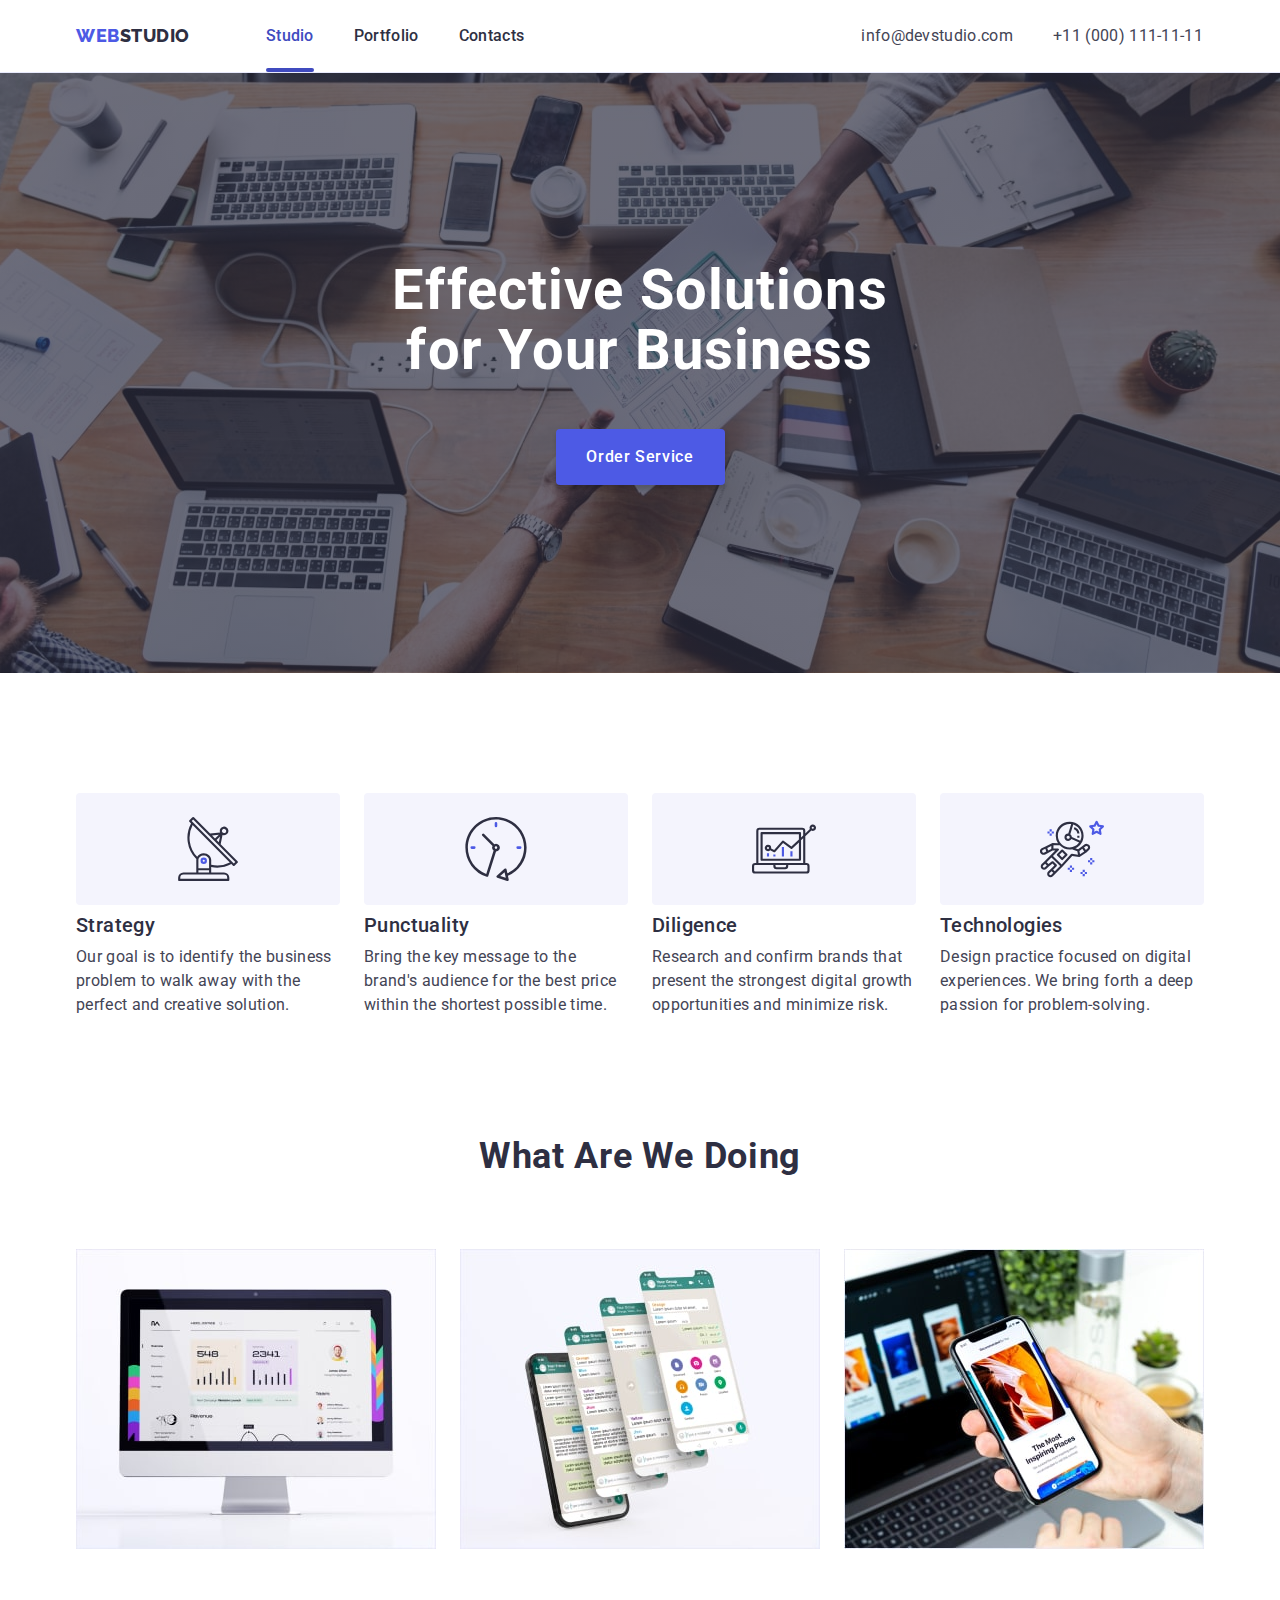
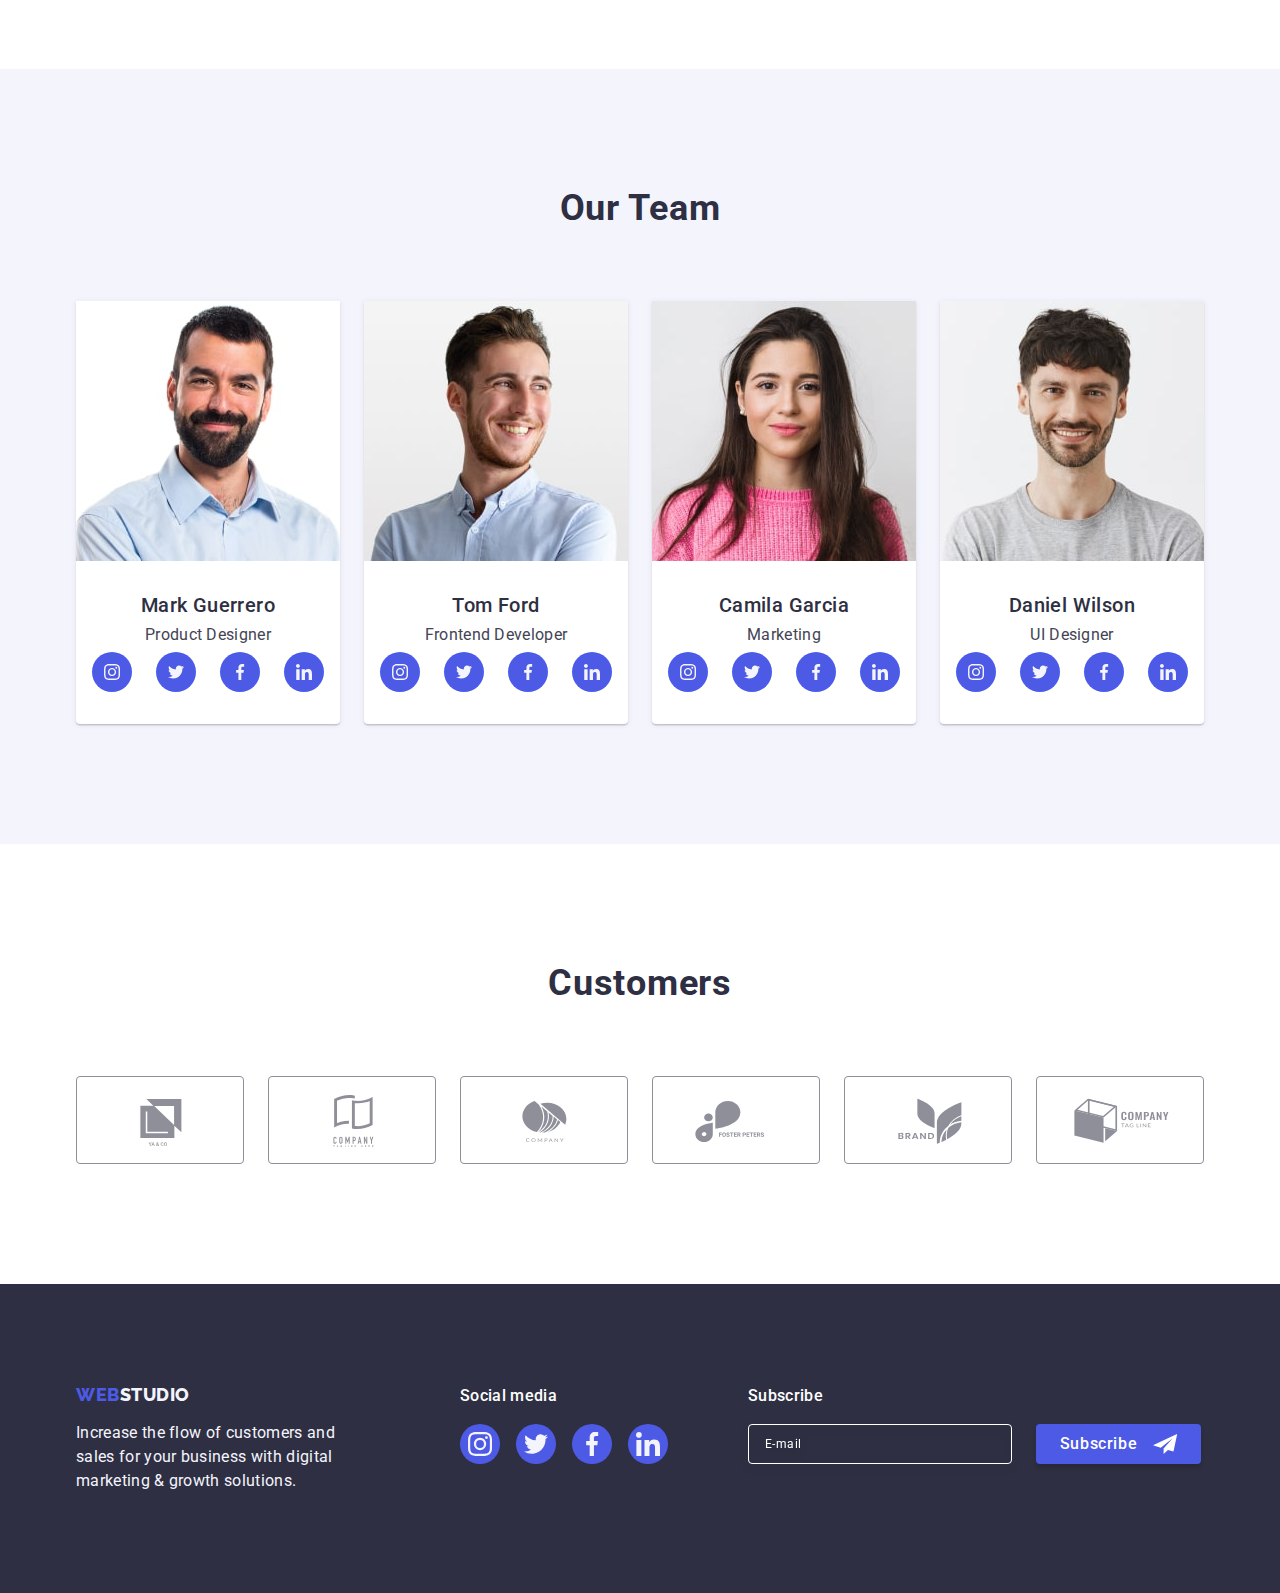
==== index.html @ b39feec6 "start" ====
<!DOCTYPE html>
<html lang="en">
  <head>
    <meta charset="UTF-8" />
    <meta name="viewport" content="width=device-width, initial-scale=1.0" />
    <title>Effective Solutions for Your Business</title>
    <link rel="preconnect" href="https://fonts.googleapis.com" />
    <link rel="preconnect" href="https://fonts.gstatic.com" crossorigin />
    <link
      href="https://fonts.googleapis.com/css2?family=Raleway:wght@800&family=Roboto:wght@400;500;700&display=swap"
      rel="stylesheet"
    />
    <link
      rel="stylesheet"
      href="https://cdnjs.cloudflare.com/ajax/libs/modern-normalize/2.0.0/modern-normalize.min.css"
    />
    <link rel="stylesheet" href="./css/styles.css" />
  </head>
  <body>
    <header class="header">
      <div class="container header-container">
        <nav class="header-navigation">
          <a class="logo link" href="./index.html">
            Web<span class="logo-navy">Studio</span></a
          >
          <ul class="header-list list">
            <li class="header-menu-item">
              <a class="header-menu-link link studio" href="./index.html"
                >Studio</a
              >
            </li>
            <li class="header-menu-item">
              <a class="header-menu-link link" href="./portfolio.html"
                >Portfolio</a
              >
            </li>
            <li class="header-menu-item">
              <a class="header-menu-link link" href="">Contacts</a>
            </li>
          </ul>
        </nav>
        <address class="header-address">
          <ul class="header-address list">
            <li class="header-address-item">
              <a
                class="header-address-link link"
                href="mailto:info@devstudio.com"
                >info@devstudio.com</a
              >
            </li>
            <li class="header-address-item">
              <a class="header-address-link link" href="tel:+110001111111"
                >+11 (000) 111-11-11</a
              >
            </li>
          </ul>
        </address>
      </div>
    </header>
    <main>
      <section class="hero">
        <div class="container">
          <h1 class="hero-title">Effective Solutions for Your Business</h1>
          <button type="button" class="hero-btn" data-modal-open>
            Order Service
          </button>
        </div>
      </section>
      <section class="sectionone">
        <div class="container">
          <h2 class="visually-hidden">section one</h2>
          <ul class="sectionone-list list">
            <li class="sectionone-item">
              <div class="sectionone-item-top">
                <svg class="sectionone-item-icon" width="64" height="64">
                  <use href="./images/icons.svg#icon-antenna"></use>
                </svg>
              </div>
              <h3 class="sectionone-subtitele">Strategy</h3>
              <p class="sectionone-text">
                Our goal is to identify the business problem to walk away with
                the perfect and creative solution.
              </p>
            </li>
            <li class="sectionone-item">
              <div class="sectionone-item-top">
                <svg class="sectionone-item-icon" width="64" height="64">
                  <use href="./images/icons.svg#icon-clock"></use>
                </svg>
              </div>
              <h3 class="sectionone-subtitele">Punctuality</h3>
              <p class="sectionone-text">
                Bring the key message to the brand's audience for the best price
                within the shortest possible time.
              </p>
            </li>
            <li class="sectionone-item">
              <div class="sectionone-item-top">
                <svg class="sectionone-item-icon" width="64" height="64">
                  <use href="./images/icons.svg#icon-diagram"></use>
                </svg>
              </div>
              <h3 class="sectionone-subtitele">Diligence</h3>
              <p class="sectionone-text">
                Research and confirm brands that present the strongest digital
                growth opportunities and minimize risk.
              </p>
            </li>
            <li class="sectionone-item">
              <div class="sectionone-item-top">
                <svg class="sectionone-item-icon" width="64" height="64">
                  <use href="./images/icons.svg#icon-astronaut"></use>
                </svg>
              </div>
              <h3 class="sectionone-subtitele">Technologies</h3>
              <p class="sectionone-text">
                Design practice focused on digital experiences. We bring forth a
                deep passion for problem-solving.
              </p>
            </li>
          </ul>
        </div>
      </section>
      <section class="our-work">
        <div class="container">
          <h2 class="our-work-title">What are we doing</h2>
          <ul class="our-work-list list">
            <li class="our-work-item">
              <img
                class="our-work-img"
                src="./images/section2/img1.jpg"
                alt="screen"
                width="360"
              />
            </li>
            <li class="our-work-item">
              <img
                class="our-work-img"
                src="./images/section2/img2.jpg"
                alt="phone screen"
                width="360"
              />
            </li>
            <li class="our-work-item">
              <img
                class="our-work-img"
                src="./images/section2/img3.jpg"
                alt="phone in hands"
                width="360"
              />
            </li>
          </ul>
        </div>
      </section>
      <section class="ourteam">
        <div class="container">
          <h2 class="ourteam-title">Our Team</h2>
          <ul class="ourteam-list list">
            <li class="ourteam-item">
              <img
                class="ourteam-item-img"
                src="./images/section3/img1.jpg"
                alt="Mark Guerrero"
                width="264"
              />
              <div class="ourteam-item-name">
                <h3 class="ourteam-subtitele">Mark Guerrero</h3>
                <p class="ourteam-item-text">Product Designer</p>
                <ul class="ourteam-sosial-list list">
                  <li class="ourteam-sosial-item">
                    <a
                      class="ourteam-sosial-link link"
                      href=""
                      target="_blank"
                      rel="noopener noreferrer"
                    >
                      <svg class="ourteam-sosial-icon" width="16" height="16">
                        <use href="./images/icons.svg#icon-instagram"></use>
                      </svg>
                    </a>
                  </li>
                  <li class="ourteam-sosial-item">
                    <a
                      class="ourteam-sosial-link link"
                      href=""
                      target="_blank"
                      rel="noopener noreferrer"
                    >
                      <svg class="ourteam-sosial-icon" width="16" height="16">
                        <use href="./images/icons.svg#icon-twitter"></use>
                      </svg>
                    </a>
                  </li>
                  <li class="ourteam-sosial-item">
                    <a
                      class="ourteam-sosial-link link"
                      href=""
                      target="_blank"
                      rel="noopener noreferrer"
                    >
                      <svg class="ourteam-sosial-icon" width="16" height="16">
                        <use href="./images/icons.svg#icon-facebook"></use>
                      </svg>
                    </a>
                  </li>
                  <li class="ourteam-sosial-item">
                    <a
                      class="ourteam-sosial-link link"
                      href=""
                      target="_blank"
                      rel="noopener noreferrer"
                    >
                      <svg class="ourteam-sosial-icon" width="16" height="16">
                        <use href="./images/icons.svg#icon-linkedin"></use>
                      </svg>
                    </a>
                  </li>
                </ul>
              </div>
            </li>
            <li class="ourteam-item">
              <img
                class="ourteam-item-img"
                src="./images/section3/img2.jpg"
                alt="Tom Ford"
                width="264"
              />
              <div class="ourteam-item-name">
                <h3 class="ourteam-subtitele">Tom Ford</h3>
                <p class="ourteam-item-text">Frontend Developer</p>
                <ul class="ourteam-sosial-list list">
                  <li class="ourteam-sosial-item">
                    <a
                      class="ourteam-sosial-link link"
                      href=""
                      target="_blank"
                      rel="noopener noreferrer"
                    >
                      <svg class="ourteam-sosial-icon" width="16" height="16">
                        <use href="./images/icons.svg#icon-instagram"></use>
                      </svg>
                    </a>
                  </li>
                  <li class="ourteam-sosial-item">
                    <a
                      class="ourteam-sosial-link link"
                      href=""
                      target="_blank"
                      rel="noopener noreferrer"
                    >
                      <svg class="ourteam-sosial-icon" width="16" height="16">
                        <use href="./images/icons.svg#icon-twitter"></use>
                      </svg>
                    </a>
                  </li>
                  <li class="ourteam-sosial-item">
                    <a
                      class="ourteam-sosial-link link"
                      href=""
                      target="_blank"
                      rel="noopener noreferrer"
                    >
                      <svg class="ourteam-sosial-icon" width="16" height="16">
                        <use href="./images/icons.svg#icon-facebook"></use>
                      </svg>
                    </a>
                  </li>
                  <li class="ourteam-sosial-item">
                    <a
                      class="ourteam-sosial-link link"
                      href=""
                      target="_blank"
                      rel="noopener noreferrer"
                    >
                      <svg class="ourteam-sosial-icon" width="16" height="16">
                        <use href="./images/icons.svg#icon-linkedin"></use>
                      </svg>
                    </a>
                  </li>
                </ul>
              </div>
            </li>
            <li class="ourteam-item">
              <img
                class="ourteam-item-img"
                src="./images/section3/img3.jpg"
                alt="Camila Garcia"
                width="264"
              />
              <div class="ourteam-item-name">
                <h3 class="ourteam-subtitele">Camila Garcia</h3>
                <p class="ourteam-item-text">Marketing</p>
                <ul class="ourteam-sosial-list list">
                  <li class="ourteam-sosial-item">
                    <a
                      class="ourteam-sosial-link link"
                      href=""
                      target="_blank"
                      rel="noopener noreferrer"
                    >
                      <svg class="ourteam-sosial-icon" width="16" height="16">
                        <use href="./images/icons.svg#icon-instagram"></use>
                      </svg>
                    </a>
                  </li>
                  <li class="ourteam-sosial-item">
                    <a
                      class="ourteam-sosial-link link"
                      href=""
                      target="_blank"
                      rel="noopener noreferrer"
                    >
                      <svg class="ourteam-sosial-icon" width="16" height="16">
                        <use href="./images/icons.svg#icon-twitter"></use>
                      </svg>
                    </a>
                  </li>
                  <li class="ourteam-sosial-item">
                    <a
                      class="ourteam-sosial-link link"
                      href=""
                      target="_blank"
                      rel="noopener noreferrer"
                    >
                      <svg class="ourteam-sosial-icon" width="16" height="16">
                        <use href="./images/icons.svg#icon-facebook"></use>
                      </svg>
                    </a>
                  </li>
                  <li class="ourteam-sosial-item">
                    <a
                      class="ourteam-sosial-link link"
                      href=""
                      target="_blank"
                      rel="noopener noreferrer"
                    >
                      <svg class="ourteam-sosial-icon" width="16" height="16">
                        <use href="./images/icons.svg#icon-linkedin"></use>
                      </svg>
                    </a>
                  </li>
                </ul>
              </div>
            </li>
            <li class="ourteam-item">
              <img
                class="ourteam-item-img"
                src="./images/section3/img4.jpg"
                alt="Daniel Wilson"
                width="264"
              />
              <div class="ourteam-item-name">
                <h3 class="ourteam-subtitele">Daniel Wilson</h3>
                <p class="ourteam-item-text">UI Designer</p>
                <ul class="ourteam-sosial-list list">
                  <li class="ourteam-sosial-item">
                    <a
                      class="ourteam-sosial-link link"
                      href=""
                      target="_blank"
                      rel="noopener noreferrer"
                    >
                      <svg class="ourteam-sosial-icon" width="16" height="16">
                        <use href="./images/icons.svg#icon-instagram"></use>
                      </svg>
                    </a>
                  </li>
                  <li class="ourteam-sosial-item">
                    <a
                      class="ourteam-sosial-link link"
                      href=""
                      target="_blank"
                      rel="noopener noreferrer"
                    >
                      <svg class="ourteam-sosial-icon" width="16" height="16">
                        <use href="./images/icons.svg#icon-twitter"></use>
                      </svg>
                    </a>
                  </li>
                  <li class="ourteam-sosial-item">
                    <a
                      class="ourteam-sosial-link link"
                      href=""
                      target="_blank"
                      rel="noopener noreferrer"
                    >
                      <svg class="ourteam-sosial-icon" width="16" height="16">
                        <use href="./images/icons.svg#icon-facebook"></use>
                      </svg>
                    </a>
                  </li>
                  <li class="ourteam-sosial-item">
                    <a
                      class="ourteam-sosial-link link"
                      href=""
                      target="_blank"
                      rel="noopener noreferrer"
                    >
                      <svg class="ourteam-sosial-icon" width="16" height="16">
                        <use href="./images/icons.svg#icon-linkedin"></use>
                      </svg>
                    </a>
                  </li>
                </ul>
              </div>
            </li>
          </ul>
        </div>
      </section>
      <section class="customers">
        <div class="container">
          <h2 class="customers-title">Customers</h2>
          <ul class="customers-list list">
            <li class="customers-item">
              <a
                class="customers-link link"
                href=""
                target="_blank"
                rel="noopener noreferrer"
              >
                <svg class="customers-sosial-icon" width="104" height="56">
                  <use href="./images/icons.svg#icon-logo1"></use>
                </svg>
              </a>
            </li>
            <li class="customers-item">
              <a
                class="customers-link link"
                href=""
                target="_blank"
                rel="noopener noreferrer"
              >
                <svg class="customers-sosial-icon" width="104" height="56">
                  <use href="./images/icons.svg#icon-logo2"></use>
                </svg>
              </a>
            </li>
            <li class="customers-item">
              <a
                class="customers-link link"
                href=""
                target="_blank"
                rel="noopener noreferrer"
              >
                <svg class="customers-sosial-icon" width="104" height="56">
                  <use href="./images/icons.svg#icon-logo3"></use>
                </svg>
              </a>
            </li>
            <li class="customers-item">
              <a
                class="customers-link link"
                href=""
                target="_blank"
                rel="noopener noreferrer"
              >
                <svg class="customers-sosial-icon" width="104" height="56">
                  <use href="./images/icons.svg#icon-logo4"></use>
                </svg>
              </a>
            </li>
            <li class="customers-item">
              <a
                class="customers-link link"
                href=""
                target="_blank"
                rel="noopener noreferrer"
              >
                <svg class="customers-sosial-icon" width="104" height="56">
                  <use href="./images/icons.svg#icon-logo5"></use>
                </svg>
              </a>
            </li>
            <li class="customers-item">
              <a
                class="customers-link link"
                href=""
                target="_blank"
                rel="noopener noreferrer"
              >
                <svg class="customers-sosial-icon" width="104" height="56">
                  <use href="./images/icons.svg#icon-logo6"></use>
                </svg>
              </a>
            </li>
          </ul>
        </div>
      </section>
    </main>
    <footer class="footer">
      <div class="container footer-box">
        <div class="footer-logo-box">
          <a class="logo link logofooter" href="./index.html">
            Web<span class="logo-nav">Studio</span></a
          >
          <p class="footer-text">
            Increase the flow of customers and sales for your business with
            digital marketing & growth solutions.
          </p>
        </div>
        <div class="footer-social-box">
          <p class="footer-social-text">Social media</p>
          <ul class="footer-sosial-list list">
            <li class="footer-sosial-item">
              <a
                class="footer-sosial-link link"
                href=""
                target="_blank"
                rel="noopener noreferrer"
              >
                <svg class="footer-sosial-icon" width="24" height="24">
                  <use href="./images/icons.svg#icon-instagram"></use>
                </svg>
              </a>
            </li>
            <li class="footer-sosial-item">
              <a
                class="footer-sosial-link link"
                href=""
                target="_blank"
                rel="noopener noreferrer"
              >
                <svg class="footer-sosial-icon" width="24" height="24">
                  <use href="./images/icons.svg#icon-twitter"></use>
                </svg>
              </a>
            </li>
            <li class="footer-sosial-item">
              <a
                class="footer-sosial-link link"
                href=""
                target="_blank"
                rel="footer noreferrer"
              >
                <svg class="footer-sosial-icon" width="24" height="24">
                  <use href="./images/icons.svg#icon-facebook"></use>
                </svg>
              </a>
            </li>
            <li class="footer-sosial-item">
              <a
                class="footer-sosial-link link"
                href=""
                target="_blank"
                rel="noopener noreferrer"
              >
                <svg class="footer-sosial-icon" width="24" height="24">
                  <use href="./images/icons.svg#icon-linkedin"></use>
                </svg>
              </a>
            </li>
          </ul>
        </div>
        <div class="footer-form-box">
          <p class="footer-form-text">Subscribe</p>
          <form class="footer-form">
            <label class="footer-form-label">
              <input
                type="email"
                name="footer-email"
                class="footer-form-input"
                placeholder="E-mail"
              />
            </label>
            <button class="footer-form-btn" type="submit">
              Subscribe<svg class="footer-form-icon" width="24" height="24">
                <use href="./images/icons.svg#icon-send"></use>
              </svg>
            </button>
          </form>
        </div>
      </div>
    </footer>
    <div class="backgrop is-hidden" data-modal>
      <div class="modal">
        <button class="modal-close-btn" type="button" data-modal-close>
          <svg class="modal-close-icon" width="8" height="8">
            <use href="./images/icons.svg#icon-close"></use>
          </svg>
        </button>
        <p class="modal-title">Leave your contacts and we will call you back</p>
        <form class="modal-form">
          <div class="modal-field">
            <label for="user-name" class="modal-label">Name</label>
            <div class="modal-input-wrap">
              <input
                type="text"
                class="modal-input"
                name="user-name"
                required
                id="user-name"
              />
              <svg class="modal-icon" width="18" height="24">
                <use href="./images/icons.svg#icon-person"></use>
              </svg>
            </div>
          </div>
          <div class="modal-field">
            <label for="user-email" class="modal-label">Phone</label>
            <div class="modal-input-wrap">
              <input
                type="email"
                class="modal-input"
                name="user-email"
                required
                id="user-email"
              />
              <svg class="modal-icon" width="18" height="24">
                <use href="./images/icons.svg#icon-email"></use>
              </svg>
            </div>
          </div>
          <div class="modal-field">
            <label for="user-tel" class="modal-label">Email</label>
            <div class="modal-input-wrap">
              <input
                type="tel"
                class="modal-input"
                name="user-tel"
                required
                id="user-tel"
              />
              <svg class="modal-icon" width="18" height="24">
                <use href="./images/icons.svg#icon-phone"></use>
              </svg>
            </div>
          </div>
          <div class="modal-comment-box">
            <label for="user-comment" class="modal-label">Comment</label>
            <textarea
              class="modal-comment"
              name="user-comment"
              id="user-comment"
              placeholder="Text input"
            ></textarea>
          </div>
          <div class="modal-checkbox-box">
            <input
              type="checkbox"
              id="user-privacy"
              name="user-privacy"
              value="true"
              class="modal-check visually-hidden"
            />
            <label for="user-privacy" class="modal-check-text"
              ><span class="modal-check-svg"
                ><svg class="modal-check-icon" width="10" height="8">
                  <use href="./images/icons.svg#icon-checked"></use></svg></span
              >I accept the terms and conditions of the
              <a class="modal-check-link" href="">Privacy Policy</a></label
            >
          </div>
          <button type="submit" disabled class="modal-form-btn">Send</button>
        </form>
      </div>
    </div>
    <script src="./js/modal.js"></script>
  </body>
</html>
---- css/styles.css ----
:root {
  --color-iris: #4d5ae5;
  --color-ocean: #404bbf;
  --color-navy-blue: #2e2f42;
  --color-green: #31d0aa;
  --color-slate: #434455;
  --color-light-slate: #8e8f99;
  --color-cornflower: #e7e9fc;
  --color-cloud: #f4f4fd;
  --color-navy-blue-modal: #2e2f42;
  --color-grey: #2e2f42;
  --color-white: #ffffff;
  --color-dairy: #fcfcfc;
}

body {
  font-family: "Roboto", sans-serif;
  color: #434455;
  background-color: var(--color-white);
}

/* -----------------RESET------------------- */

p,
h1,
h2,
h3,
h4,
h5,
h6 {
  margin-top: 0;
  margin-bottom: 0;
}

ul,
ol {
  padding-left: 0;
  margin-top: 0;
  margin-bottom: 0;
}

img {
  display: block;
}

.link {
  text-decoration: none;
}

.list {
  list-style-type: none;
}

.container {
  width: 1158px;
  margin: 0 auto;
  padding: 0 15px;
}

.visually-hidden {
  position: absolute;
  width: 1px;
  height: 1px;
  margin: -1px;
  border: 0;
  padding: 0;
  white-space: nowrap;
  clip-path: inset(100%);
  clip: rect(0 0 0 0);
  overflow: hidden;
}

.section {
  padding: 120px 156px;
}

/* -----------------HEADER------------------- */

.header {
  padding-top: 24px;
  padding-bottom: 24px;
  border-bottom: 1px solid #e7e9fc;
  box-shadow: 0px 2px 1px rgba(46, 47, 66, 0.08),
    0px 1px 1px rgba(46, 47, 66, 0.16), 0px 1px 6px rgba(46, 47, 66, 0.08);
}

.header-container {
  display: flex;
  align-items: center;
}

.header-navigation {
  display: flex;
  height: 24px;
  align-items: center;
  margin-right: auto;
}

.logo {
  color: var(--color-iris);
  font-family: "Raleway", sans-serif;
  font-size: 18px;
  font-weight: 800;
  line-height: 1.17;
  letter-spacing: 0.03em;
  text-transform: uppercase;
  margin-right: 76px;
}

.header-list {
  display: flex;
  align-items: flex-start;
  gap: 40px;
}

.header-address {
  display: flex;
  gap: 40px;
  font-style: normal;
}

.logo-navy {
  color: #2e2f42;
}

.logo-nav {
  color: #f4f4fd;
}

.header-menu-link {
  color: var(--navyblue, #2e2f42);
  font-size: 16px;
  font-weight: 500;
  line-height: 1.5;
  letter-spacing: 0.02em;
  padding: 26px 0;
  transition: color 250ms cubic-bezier(0.4, 0, 0.2, 1);
}

.studio {
  position: relative;
  color: #404bbf;
}

.studio::after {
  position: absolute;
  left: 0;
  content: "";
  width: 100%;
  height: 4px;
  background-color: #404bbf;
  border-radius: 2px;
  bottom: -1px;
}

.header-address-item {
  flex: shrink 0;
  min-width: 151px;
}

.header-menu-link:hover,
.header-menu-link:focus {
  color: var(--color-ocean);
}

.header-address-link {
  color: var(--slate, #434455);
  font-size: 16px;
  font-weight: 400;
  line-height: 1.5;
  letter-spacing: 0.02em;
  transition: color 250ms cubic-bezier(0.4, 0, 0.2, 1);
}

.header-address-link:hover,
.header-address-link:focus {
  color: var(--color-ocean);
}

/* ----------------HERO------------------- */
.hero {
  background-color: #2e2f42;
  padding: 188px 0;
  background-image: linear-gradient(
      rgba(46, 47, 66, 0.7),
      rgba(46, 47, 66, 0.7)
    ),
    url(../images/section1/people-office.jpg);
  background-repeat: no-repeat;
  background-position: center;
  background-size: cover;
  max-width: 1440px;
  margin: 0 auto;
}

.hero-title {
  color: var(--white, #fff);
  text-align: center;
  font-size: 56px;
  font-weight: 700;
  line-height: 1.07;
  letter-spacing: 0.02em;
  max-width: 496px;
  margin: 0 auto;
  margin-bottom: 48px;
}
.hero-btn {
  background-color: #4d5ae5;
  color: var(--color-white);
  font-family: inherit;
  font-size: 16px;
  font-weight: 500;
  line-height: 1.5;
  letter-spacing: 0.04em;
  cursor: pointer;
  display: block;
  margin: 0 auto;
  min-width: 169px;
  height: 56px;
  border: none;
  border-radius: 4px;
  box-shadow: 0px 4px 4px 0px rgba(0, 0, 0, 0.15);
  transition: background-color 250ms cubic-bezier(0.4, 0, 0.2, 1);
}

.hero-btn:hover,
.hero-btn:focus {
  background: var(--color-ocean, #404bbf);
}

/* ----------------SECTIIONONE------------------- */

.sectionone {
  padding: 120px 0;
}

.sectionone-list {
  display: flex;
  align-items: flex-start;
  gap: 24px;
  flex: shrink 0;
}

.sectionone-item {
  width: calc((100% - 72px) / 4);
}

.sectionone-subtitele {
  color: var(--color-navy-blue-modal);
  font-size: 20px;
  font-weight: 500;
  line-height: 1.2;
  letter-spacing: 0.02em;
  margin-bottom: 8px;
}
.sectionone-text {
  color: var(--color-slate);
  font-size: 16px;
  font-weight: 400;
  line-height: 1.5;
  letter-spacing: 0.02em;
  max-width: 264px;
}
.sectionone-item-top {
  width: 264px;
  height: 112px;
  display: flex;
  justify-content: center;
  align-items: center;
  border-radius: 4px;
  background: var(--color-cloud);
  margin-bottom: 8px;
}

/* ----------------OURWOK------------------- */

.our-work {
  padding-bottom: 120px;
}

.our-work-list {
  display: flex;
  align-items: flex-start;
  gap: 24px;
}

.our-work-item {
  width: calc((100% - 48px) / 3);
}

.our-work-title {
  color: var(--color-navy-blue-modal);
  text-align: center;
  font-size: 36px;
  font-weight: 700;
  line-height: 1.11;
  letter-spacing: 0.02em;
  text-transform: capitalize;
  margin-bottom: 72px;
}

/* ----------------OURTEAM------------------- */
.ourteam {
  background-color: #f4f4fd;
  padding: 120px 0;
}

.ourteam-item {
  background-color: #ffffff;
  border-radius: 0px 0px 4px 4px;
  background: var(--white, #fff);
  box-shadow: 0px 2px 1px 0px rgba(46, 47, 66, 0.08),
    0px 1px 1px 0px rgba(46, 47, 66, 0.16),
    0px 1px 6px 0px rgba(46, 47, 66, 0.08);
  max-width: 264;
  width: calc((100% - 72px) / 4);
}

.ourteam-list {
  display: flex;
  padding-bottom: 0px;
  justify-content: center;
  align-items: center;
  gap: 24px;
}

.ourteam-item-name {
  padding: 32px 0;
}

.ourteam-title {
  color: var(--color-navy-blue-modal);
  text-align: center;
  font-size: 36px;
  font-weight: 700;
  line-height: 1.11;
  letter-spacing: 0.02em;
  text-transform: capitalize;
  margin-bottom: 72px;
}

.ourteam-item-text {
  color: var(--color-slate);
  text-align: center;
  font-size: 16px;
  line-height: 1.2;
  letter-spacing: 0.02em;
  margin-bottom: 8px;
}

.ourteam-subtitele {
  color: var(--color-navy-blue-modal);
  text-align: center;
  font-size: 20px;
  font-weight: 500;
  line-height: 1.2;
  letter-spacing: 0.02em;
  margin-bottom: 8px;
}
.ourteam-sosial-list {
  display: flex;
  justify-content: center;
  align-items: center;
  gap: 24px;
}
.ourteam-sosial-item {
  width: 40px;
  height: 40px;
}

.ourteam-sosial-link {
  width: 100%;
  height: 100%;
  background-color: #4d5ae5;
  border-radius: 50%;
  display: flex;
  justify-content: center;
  align-items: center;
  transition: background-color 250ms cubic-bezier(0.4, 0, 0.2, 1);
}

.ourteam-sosial-link:hover,
.ourteam-sosial-link:focus {
  background-color: #404bbf;
}

.ourteam-sosial-icon {
  fill: #f4f4fd;
}

/* ----------------CUSTOMERS------------------- */
.customers {
  background: #fff;
  padding: 120px 0;
}
.customers-title {
  color: var(--navyblue, #2e2f42);
  text-align: center;
  font-size: 36px;
  font-weight: 700;
  letter-spacing: 0.02em;
  text-transform: capitalize;
  margin-bottom: 72px;
  line-height: 1.11;
}
.customers-list {
  display: flex;
  padding-bottom: 0px;
  justify-content: center;
  align-items: center;
  gap: 24px;
}

.customers-link {
  width: 168px;
  height: 88px;
  display: flex;
  justify-content: center;
  align-items: center;
  border-radius: 4px;
  border: 1px solid var(--color-light-slate);
  color: #8e8f99;
  transition: border-color 250ms cubic-bezier(0.4, 0, 0.2, 1),
    color 250ms cubic-bezier(0.4, 0, 0.2, 1);
}

.customers-sosial-icon {
  fill: currentColor;
}
.customers-link:hover .customers-sosial-icon {
  fill: var(--color-ocean);
}
.customers-link:hover,
.customers-link:focus {
  border: 1px solid var(--color-ocean);
  color: #404bbf;
}

/* ----------------FOOTER------------------- */
.footer {
  background-color: #2e2f42;
  color: var(--color-cloud);
  font-size: 16px;
  font-weight: 400;
  line-height: 1.5;
  letter-spacing: 0.02em;
  padding: 100px 0;
}

.footer-logo-box {
  margin-right: 120px;
}

.logofooter {
  display: flex;
  padding-bottom: 0px;
  align-items: center;
  margin-bottom: 16px;
}

.footer-text {
  max-width: 264px;
}
.footer-box {
  display: flex;
  align-items: baseline;
}

.footer-social-text {
  color: var(--white, #fff);
  font-size: 16px;
  font-weight: 500;
  line-height: 1.5;
  letter-spacing: 0.02em;
  margin-bottom: 16px;
}

.footer-sosial-list {
  display: flex;
  padding-bottom: 0px;
  justify-content: center;
  align-items: center;
  gap: 16px;
}

.footer-sosial-link {
  width: 40px;
  height: 40px;
  display: flex;
  justify-content: center;
  align-items: center;
  border-radius: 50%;
  background-color: #4d5ae5;
  transition: background-color 250ms cubic-bezier(0.4, 0, 0.2, 1);
}

.footer-social-box {
  display: flex;
  flex-direction: column;
}

.footer-sosial-link:hover,
.footer-sosial-link:focus {
  background-color: #31d0aa;
}

.footer-sosial-icon {
  fill: #f4f4fd;
}

.footer-form-box {
  display: flex;
  flex-direction: column;
}

.footer-form-text {
  color: var(--white, #fff);
  font-size: 16px;
  font-weight: 500;
  line-height: 1.5;
  letter-spacing: 0.02em;
  margin-bottom: 16px;
}
.footer-form-box {
  margin-left: 80px;
  display: flex;
  justify-content: center;
}
.footer-form {
  display: flex;
  justify-content: center;
  align-items: center;
  gap: 24px;
}

.footer-form-input {
  color: #ffffff;
  font-size: 12px;
  line-height: 1.5;
  letter-spacing: 0.04em;
  filter: drop-shadow(0px 4px 4px rgba(0, 0, 0, 0.15));
  width: 264px;
  height: 40px;
  padding-left: 16px;
  background-color: transparent;
  border-radius: 4px;
  border: 1px solid #ffffff;
}

.footer-form-input::placeholder {
  color: #ffffff;
  font-size: 12px;
  line-height: 2;
  letter-spacing: 0.04em;
}

.footer-form-btn {
  background-color: #4d5ae5;
  color: var(--color-white);
  font-family: inherit;
  display: flex;
  justify-content: center;
  align-items: center;
  font-size: 16px;
  font-weight: 500;
  line-height: 1.5;
  letter-spacing: 0.04em;
  cursor: pointer;
  min-width: 165px;
  height: 40px;
  border: none;
  border-radius: 4px;
  box-shadow: 0px 4px 4px 0px rgba(0, 0, 0, 0.15);
  transition: background-color 250ms cubic-bezier(0.4, 0, 0.2, 1);
}

.footer-form-icon {
  margin-left: 16px;
  fill: #ffffff;
}

/* ----------------PORTFOLIO------------------- */

.portfolio {
  padding-top: 96px;
  padding-bottom: 120px;
}

.portfolio-logo {
  color: var(--color-iris);
  font-family: "Raleway", sans-serif;
  font-size: 18px;
  font-weight: 800;
  line-height: 1.17;
  letter-spacing: 0.03em;
  text-transform: uppercase;
  margin-right: 76px;
}

.portfolio-logo-navy {
  color: var(--navyblue, #2e2f42);
}

.portfolio-logo-nav {
  color: #f4f4fd;
}

.portfolio-nav {
  position: relative;
  color: #404bbf;
}

.portfolio-nav::after {
  position: absolute;
  bottom: -1px;
  left: 0;
  content: "";
  width: 100%;
  height: 4px;
  background-color: #404bbf;
  border-radius: 2px;
}

.portfolio-list-btn {
  display: flex;
  justify-content: center;
  gap: 24px;
  margin-bottom: 72px;
}

.portfolio-navigation-btn {
  color: var(--color-iris);
  background-color: #f4f4fd;
  font-family: "Roboto", sans-serif;
  text-align: center;
  font-size: 16px;
  font-weight: 500;
  line-height: 1.5;
  letter-spacing: 0.04em;
  padding: 12px 24px;
  border: 1px solid #e7e9fc;
  border-radius: 4px;
  transition: color 250ms cubic-bezier(0.4, 0, 0.2, 1),
    background-color 250ms cubic-bezier(0.4, 0, 0.2, 1),
    border-color 250ms cubic-bezier(0.4, 0, 0.2, 1),
    box-shadow 250ms cubic-bezier(0.4, 0, 0.2, 1);
}
.portfolio-navigation-btn:hover,
.portfolio-navigation-btn:focus {
  background-color: var(--color-ocean);
  color: var(--color-white);
  cursor: pointer;
  border: 1px solid transparent;
  box-shadow: 0px 3px 1px rgba(0, 0, 0, 0.1), 0px 2px 1px rgba(0, 0, 0, 0.08),
    0px 2px 2px rgba(0, 0, 0, 0.12);
}

.portfolio-list {
  display: flex;
  flex-wrap: wrap;
  column-gap: 24px;
  row-gap: 48px;
}

.portfolio-item {
  width: calc((100% - 48px) / 3);
}

.portfolio-link {
  display: block;
  transition: box-shadow 250ms cubic-bezier(0.4, 0, 0.2, 1);
}

.portfolio-link:hover,
.portfolio-link:focus {
  box-shadow: 0px 2px 1px 0px rgba(46, 47, 66, 0.08),
    0px 1px 1px 0px rgba(46, 47, 66, 0.16),
    0px 1px 6px 0px rgba(46, 47, 66, 0.08);
}

.portfolio-category {
  padding: 32px 16px;
  border: 1px solid #e7e9fc;
  border-top: none;
}

.portfolio-item-img {
  width: 360px;
  height: 300px;
  flex-shrink: 0;
}

.portfolio-item-text {
  color: var(--color-navy-blue-modal);
  font-size: 20px;
  font-weight: 500;
  line-height: 1.2;
  letter-spacing: 0.02em;
  margin-bottom: 8px;
}
.portfolio-navigation-text {
  color: var(--color-slate);
  font-size: 16px;
  font-weight: 400;
  line-height: 1.5;
  letter-spacing: 0.02em;
}

.portfolio-link:hover .portfolio-cover {
  transform: translateY(0);
}

.portfolio-cover-wrap {
  position: relative;
  overflow: hidden;
}
.portfolio-cover-text {
  position: absolute;
  top: 0;
  background: var(--iris, #4d5ae5);
  height: 100%;
  display: flex;
  align-items: center;
  transform: translateY(100%);
  transition: transform 300ms linear;
  color: var(--cloud, #f4f4fd);
  font-size: 16px;
  line-height: 1.5;
  letter-spacing: 0.02em;
  padding: 0 32px;
  padding: 40px 32px;
  transition: transform 250ms cubic-bezier(0.4, 0, 0.2, 1);
}

.portfolio-link:hover .portfolio-cover-text,
.portfolio-link:focus .portfolio-cover-text {
  transform: translateY(0%);
}

/* ----------------BACKGROP------------------- */
.backgrop {
  position: fixed;
  width: 100%;
  height: 100%;
  background-color: rgba(46, 47, 66, 0.4);
  top: 0;
  transition: opacity 250ms cubic-bezier(0.4, 0, 0.2, 1),
    visibility 250ms cubic-bezier(0.4, 0, 0.2, 1);
}
.modal {
  position: absolute;
  top: 50%;
  left: 50%;
  transform: translate(-50%, -50%) scale(1);
  width: 408px;
  min-height: 584px;
  border-radius: 4px;
  background: #fcfcfc;
  box-shadow: 0px 1px 1px rgba(0, 0, 0, 0.14), 0px 1px 3px rgba(0, 0, 0, 0.12),
    0px 2px 1px rgba(0, 0, 0, 0.2);
  transition: transform 250ms cubic-bezier(0.4, 0, 0.2, 1);
  padding: 72px 24px 24px;
}

.backgrop.is-hidden .modal {
  transform: translate(-50%, -50%) scale(0);
}

.modal-close-btn {
  position: absolute;
  display: flex;
  align-items: center;
  justify-content: center;
  top: 24px;
  right: 24px;
  width: 24px;
  height: 24px;
  background-color: #e7e9fc;
  border-radius: 50%;
  stroke-width: 1px;
  border: 1px solid rgba(0, 0, 0, 0.1);
  padding: 0;
  cursor: pointer;
  transition: background-color 250ms cubic-bezier(0.4, 0, 0.2, 1),
    border 250ms cubic-bezier(0.4, 0, 0.2, 1);
}

.modal-close-btn:hover,
.modal-close-btn:focus {
  background-color: #404bbf;
  border: none;
}

.is-hidden {
  opacity: 0;
  visibility: hidden;
  pointer-events: none;
}

.modal-close-icon {
  fill: #2e2f42;
  transition: fill 250ms cubic-bezier(0.4, 0, 0.2, 1);
}

.modal-close-btn:hover .modal-close-icon,
.modal-close-btn:focus .modal-close-icon {
  fill: #ffffff;
}
.modal-title {
  color: var(--navyblue, #2e2f42);
  text-align: center;
  font-size: 16px;
  font-weight: 500;
  line-height: 1.5;
  letter-spacing: 0.02em;
  margin-bottom: 16px;
}

.modal-input {
  background-color: transparent;
  width: 100%;
  height: 40px;
  border-radius: 4px;
  border: 1px solid rgba(46, 47, 66, 0.4);
  padding-left: 38px;
  padding-right: 16px;
  outline: transparent;
  transition: border-color 250ms cubic-bezier(0.4, 0, 0.2, 1);
}

.modal-field {
  margin-bottom: 8px;
}

.modal-label {
  color: var(--lightslate, #8e8f99);
  font-size: 12px;
  line-height: 1.17;
  letter-spacing: 0.04em;
  display: block;
  margin-bottom: 4px;
}

.modal-input-wrap {
  position: relative;
}

.modal-icon {
  fill: #2e2f42;
  position: absolute;
  left: 16px;
  top: 50%;
  transform: translateY(-50%);
  transition: fill 250ms cubic-bezier(0.4, 0, 0.2, 1);
}

.modal-input:hover,
.modal-input:focus {
  border: 1px solid #4d5ae5;
}

.modal-input:hover + .modal-icon,
.modal-input:focus + .modal-icon {
  fill: #4d5ae5;
}

.modal-comment-box {
  margin-bottom: 16px;
}

.modal-comment {
  background-color: transparent;
  color: rgba(46, 47, 66, 0.4);
  font-size: 12px;
  line-height: 1.17;
  letter-spacing: 0.04em;
  width: 100%;
  height: 120px;
  border-radius: 4px;
  border: 1px solid rgba(46, 47, 66, 0.4);
  padding: 8px 16px;
  outline: transparent;
  transition: border-color 250ms cubic-bezier(0.4, 0, 0.2, 1);
  resize: none;
}

.modal-comment:hover,
.modal-comment:focus {
  border: 1px solid #4d5ae5;
}

.modal-comment::placeholder {
  color: rgba(46, 47, 66, 0.4);
  font-size: 12px;
  line-height: 1.17;
  letter-spacing: 0.04em;
}

.modal-comment:hover.modal-comment::placeholder,
.modal-comment:focus.modal-comment::placeholder {
  color: #4d5ae5;
}

.modal-checkbox-box {
  margin-bottom: 24px;
}

.modal-check-text {
  color: #8e8f99;
  font-size: 12px;
  line-height: 1.17;
  letter-spacing: 0.04em;
  margin-bottom: 24px;
}

.modal-check-link {
  color: #4d5ae5;
}

.modal-check-svg {
  display: inline-flex;
  align-items: center;
  justify-content: center;
  width: 16px;
  height: 16px;
  border-radius: 2px;
  border: 1px solid rgba(46, 47, 66, 0.4);
  margin-right: 8px;
  background-color: #f4f4fd;
  fill: transparent;
  transition: background-color 250ms cubic-bezier(0.4, 0, 0.2, 1),
    border 250ms cubic-bezier(0.4, 0, 0.2, 1),
    fill 250ms cubic-bezier(0.4, 0, 0.2, 1);
}

.modal-check:checked + .modal-check-text span {
  background-color: #404bbf;
  border: none;
  fill: #f4f4fd;
}

.modal-check:hover + .modal-check-text span,
.modal-check:focus + .modal-check-text span {
  border-color: #404bbf;
}

.modal-form-btn {
  background-color: #4d5ae5;
  color: var(--color-white);
  font-family: inherit;
  font-size: 16px;
  font-weight: 500;
  line-height: 1.5;
  letter-spacing: 0.04em;
  cursor: pointer;
  display: block;
  margin: 0 auto;
  min-width: 169px;
  height: 56px;
  border: none;
  border-radius: 4px;
  box-shadow: 0px 4px 4px 0px rgba(0, 0, 0, 0.15);
  transition: background-color 250ms cubic-bezier(0.4, 0, 0.2, 1);
}

.modal-form-btn:hover,
.modal-form-btn:focus {
  background: var(--color-ocean, #404bbf);
}
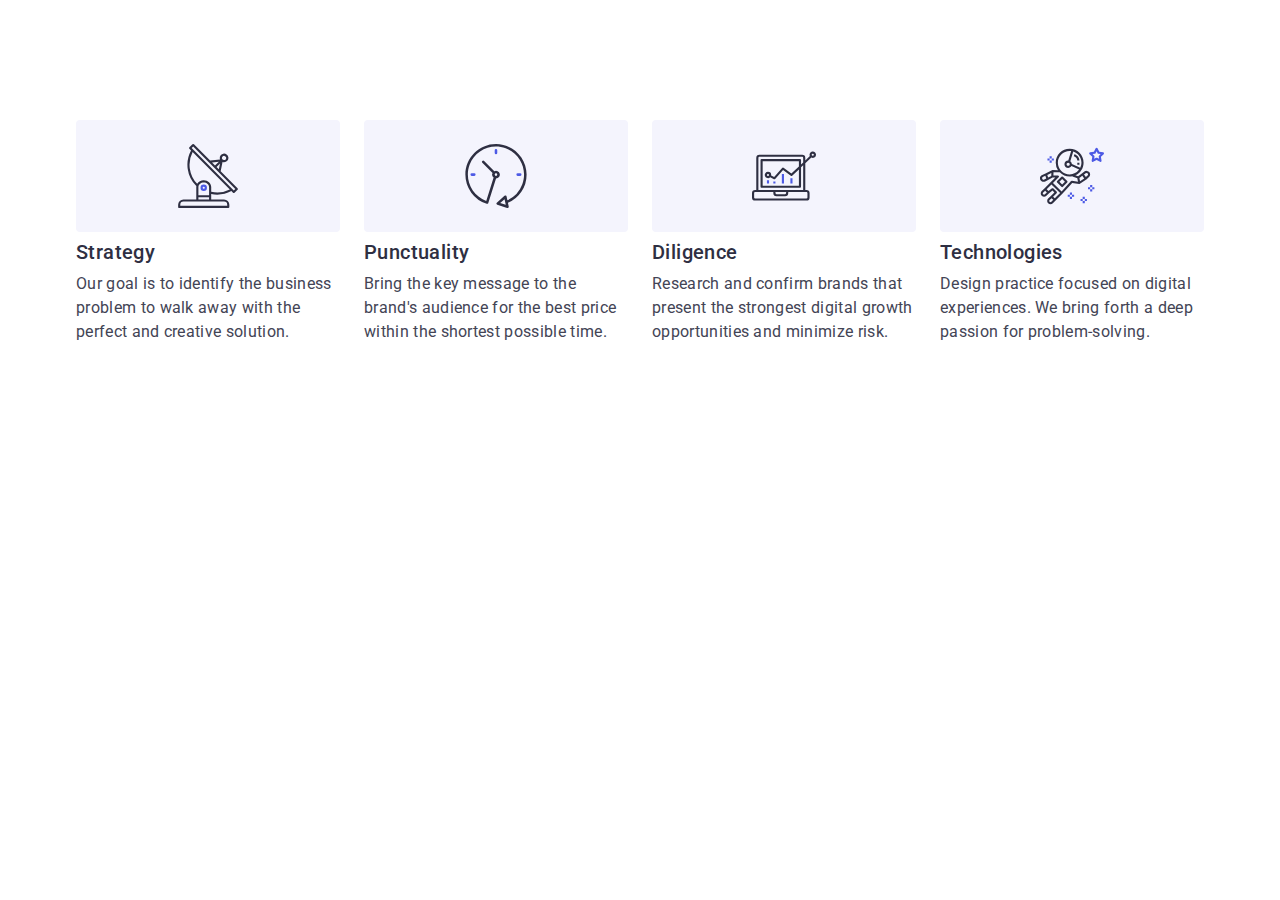
==== commit 919c211a: "1" ====
--- a/index.html
+++ b/index.html
@@ -15,9 +15,11 @@
       href="https://cdnjs.cloudflare.com/ajax/libs/modern-normalize/2.0.0/modern-normalize.min.css"
     />
     <link rel="stylesheet" href="./css/styles.css" />
+    <link rel="stylesheet" href="./css/media.css" />
+
   </head>
   <body>
-    <header class="header">
+    <!-- <header class="header">
       <div class="container header-container">
         <nav class="header-navigation">
           <a class="logo link" href="./index.html">
@@ -57,15 +59,15 @@
         </address>
       </div>
     </header>
-    <main>
-      <section class="hero">
+    <main> -->
+      <!-- <section class="hero">
         <div class="container">
           <h1 class="hero-title">Effective Solutions for Your Business</h1>
           <button type="button" class="hero-btn" data-modal-open>
             Order Service
           </button>
         </div>
-      </section>
+      </section> -->
       <section class="sectionone">
         <div class="container">
           <h2 class="visually-hidden">section one</h2>
@@ -121,7 +123,7 @@
           </ul>
         </div>
       </section>
-      <section class="our-work">
+      <!-- <section class="our-work">
         <div class="container">
           <h2 class="our-work-title">What are we doing</h2>
           <ul class="our-work-list list">
@@ -151,8 +153,8 @@
             </li>
           </ul>
         </div>
-      </section>
-      <section class="ourteam">
+      </section> -->
+      <!-- <section class="ourteam">
         <div class="container">
           <h2 class="ourteam-title">Our Team</h2>
           <ul class="ourteam-list list">
@@ -406,8 +408,8 @@
             </li>
           </ul>
         </div>
-      </section>
-      <section class="customers">
+      </section> -->
+      <!-- <section class="customers">
         <div class="container">
           <h2 class="customers-title">Customers</h2>
           <ul class="customers-list list">
@@ -485,9 +487,9 @@
             </li>
           </ul>
         </div>
-      </section>
+      </section> -->
     </main>
-    <footer class="footer">
+    <!-- <footer class="footer">
       <div class="container footer-box">
         <div class="footer-logo-box">
           <a class="logo link logofooter" href="./index.html">
@@ -570,7 +572,7 @@
           </form>
         </div>
       </div>
-    </footer>
+    </footer> -->
     <div class="backgrop is-hidden" data-modal>
       <div class="modal">
         <button class="modal-close-btn" type="button" data-modal-close>
--- a/css/styles.css
+++ b/css/styles.css
@@ -52,7 +52,8 @@
 }
 
 .container {
-  width: 1158px;
+  width: 100%;
+  max-width: 1158px;
   margin: 0 auto;
   padding: 0 15px;
 }
@@ -231,45 +232,35 @@
 /* ----------------SECTIIONONE------------------- */
 
 .sectionone {
-  padding: 120px 0;
+  padding: 96px 0;
 }
 
 .sectionone-list {
   display: flex;
-  align-items: flex-start;
-  gap: 24px;
+  flex-wrap: wrap;
+  gap: 72px;
   flex: shrink 0;
-}
-
-.sectionone-item {
-  width: calc((100% - 72px) / 4);
 }
 
 .sectionone-subtitele {
   color: var(--color-navy-blue-modal);
-  font-size: 20px;
-  font-weight: 500;
-  line-height: 1.2;
+  font-size: 36px;
+  text-align: center;
+  font-weight: 700;
+  line-height: 1.1;
   letter-spacing: 0.02em;
   margin-bottom: 8px;
 }
 .sectionone-text {
   color: var(--color-slate);
   font-size: 16px;
-  font-weight: 400;
-  line-height: 1.5;
-  letter-spacing: 0.02em;
-  max-width: 264px;
+  font-weight: 500;
+  line-height: 1.5;
+  letter-spacing: 0.02em;
+  min-width: 264px;
 }
 .sectionone-item-top {
-  width: 264px;
-  height: 112px;
-  display: flex;
-  justify-content: center;
-  align-items: center;
-  border-radius: 4px;
-  background: var(--color-cloud);
-  margin-bottom: 8px;
+  display: none;
 }
 
 /* ----------------OURWOK------------------- */
--- a/css/media.css
+++ b/css/media.css
@@ -0,0 +1,63 @@
+@media screen and (min-width: 428px) {
+  .container {
+    max-width: 426px;
+  }
+}
+@media screen and (min-width: 768px) {
+  .container {
+    max-width: 738px;
+  }
+
+  .sectionone-list {
+    gap: 72px 24px;
+  }
+
+  .sectionone-item {
+    width: calc((100% - 24px) / 2);
+  }
+  .sectionone-subtitele {
+    text-align: start;
+  }
+  .sectionone-text {
+    max-width: 356px;
+  }
+}
+
+@media screen and (min-width: 1158px) {
+  .container {
+    max-width: 1158px;
+  }
+
+  .sectionone {
+    padding: 120px 0;
+  }
+
+  .sectionone-list {
+    gap: 24px;
+  }
+
+  .sectionone-item {
+    width: calc((100% - 72px) / 4);
+  }
+  .sectionone-subtitele {
+    font-size: 20px;
+    font-weight: 500;
+    line-height: 1.2;
+    text-align: start;
+  }
+  .sectionone-text {
+    font-weight: 400;
+    max-width: 264px;
+  }
+
+  .sectionone-item-top {
+    width: 264px;
+    height: 112px;
+    display: flex;
+    justify-content: center;
+    align-items: center;
+    border-radius: 4px;
+    background: var(--color-cloud);
+    margin-bottom: 8px;
+  }
+}
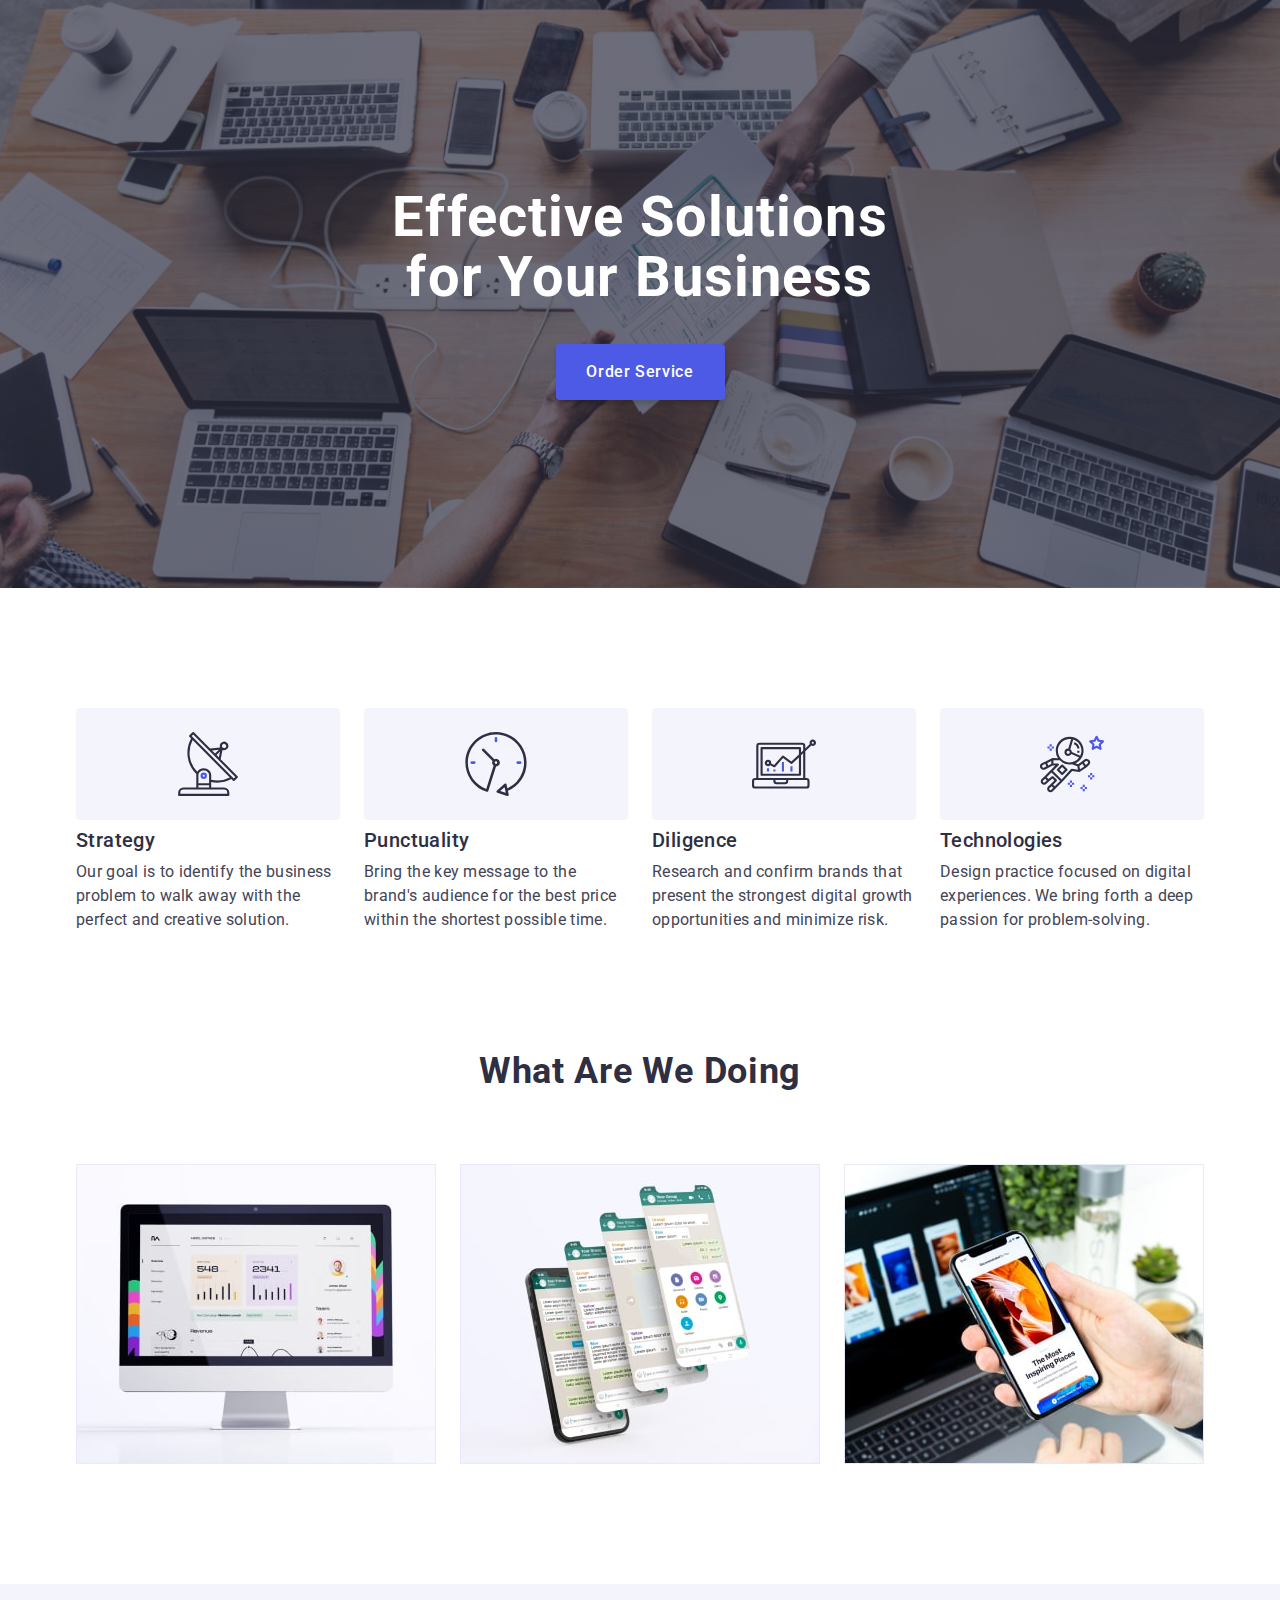
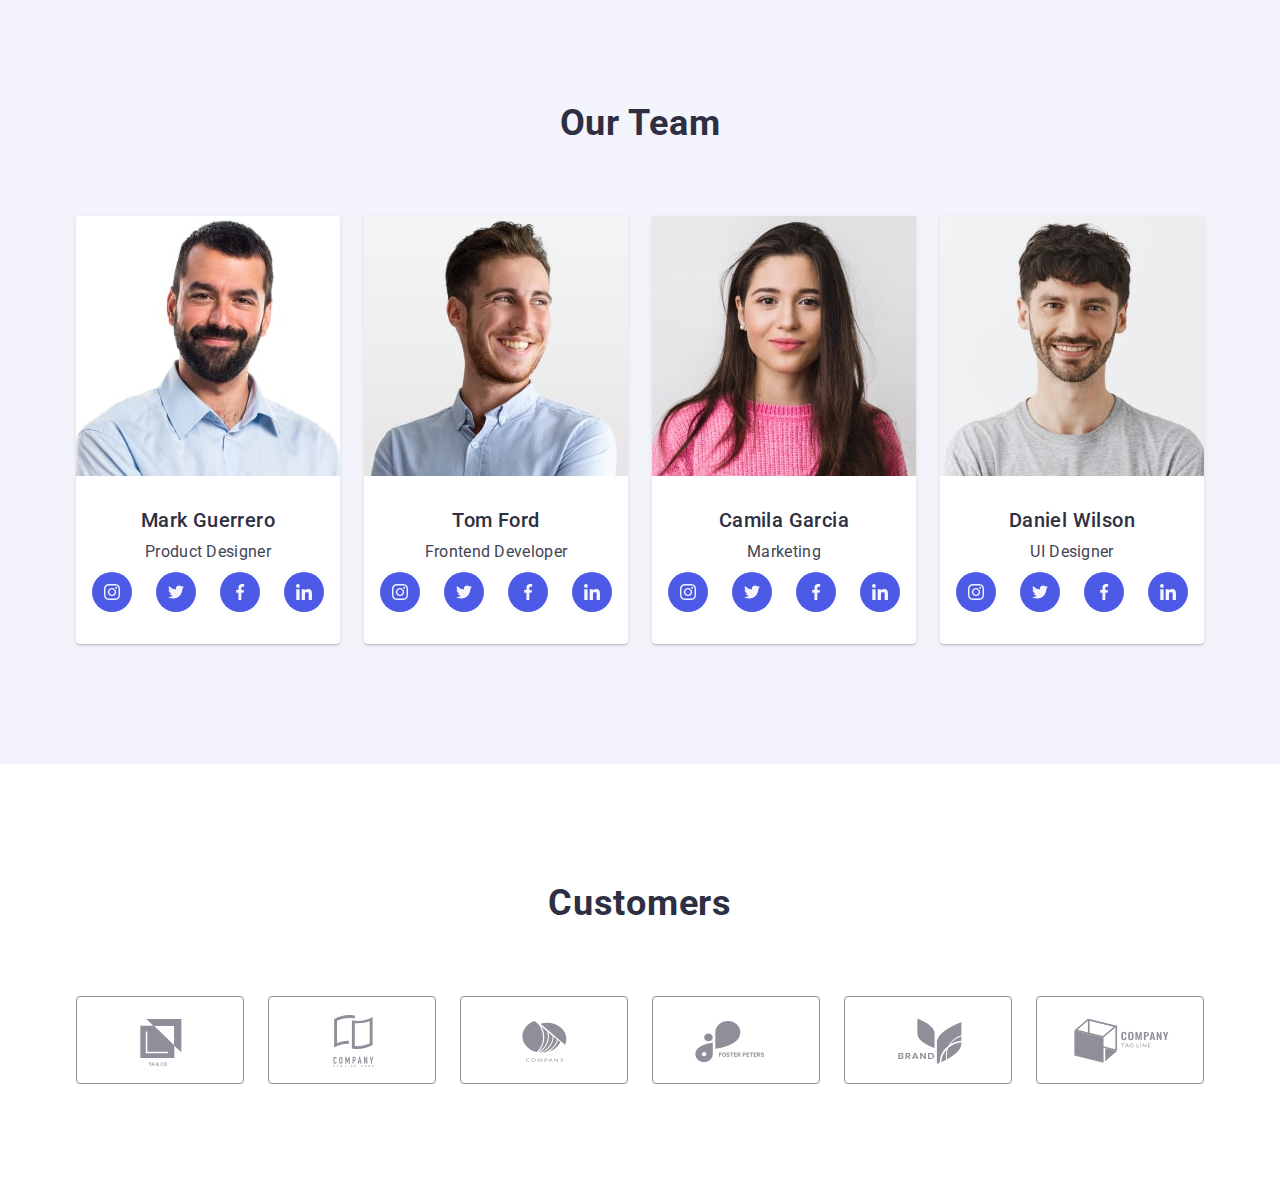
==== commit f1e910e8: "2" ====
--- a/index.html
+++ b/index.html
@@ -16,7 +16,6 @@
     />
     <link rel="stylesheet" href="./css/styles.css" />
     <link rel="stylesheet" href="./css/media.css" />
-
   </head>
   <body>
     <!-- <header class="header">
@@ -58,16 +57,16 @@
           </ul>
         </address>
       </div>
-    </header>
-    <main> -->
-      <!-- <section class="hero">
+    </header> -->
+    <main>
+      <section class="hero">
         <div class="container">
           <h1 class="hero-title">Effective Solutions for Your Business</h1>
           <button type="button" class="hero-btn" data-modal-open>
             Order Service
           </button>
         </div>
-      </section> -->
+      </section>
       <section class="sectionone">
         <div class="container">
           <h2 class="visually-hidden">section one</h2>
@@ -123,7 +122,7 @@
           </ul>
         </div>
       </section>
-      <!-- <section class="our-work">
+      <section class="our-work notour-work">
         <div class="container">
           <h2 class="our-work-title">What are we doing</h2>
           <ul class="our-work-list list">
@@ -153,8 +152,8 @@
             </li>
           </ul>
         </div>
-      </section> -->
-      <!-- <section class="ourteam">
+      </section>
+      <section class="ourteam">
         <div class="container">
           <h2 class="ourteam-title">Our Team</h2>
           <ul class="ourteam-list list">
@@ -408,8 +407,8 @@
             </li>
           </ul>
         </div>
-      </section> -->
-      <!-- <section class="customers">
+      </section>
+      <section class="customers">
         <div class="container">
           <h2 class="customers-title">Customers</h2>
           <ul class="customers-list list">
@@ -420,7 +419,7 @@
                 target="_blank"
                 rel="noopener noreferrer"
               >
-                <svg class="customers-sosial-icon" width="104" height="56">
+                <svg class="customers-sosial-icon" width="110" height="56">
                   <use href="./images/icons.svg#icon-logo1"></use>
                 </svg>
               </a>
@@ -432,7 +431,7 @@
                 target="_blank"
                 rel="noopener noreferrer"
               >
-                <svg class="customers-sosial-icon" width="104" height="56">
+                <svg class="customers-sosial-icon" width="110" height="56">
                   <use href="./images/icons.svg#icon-logo2"></use>
                 </svg>
               </a>
@@ -444,7 +443,7 @@
                 target="_blank"
                 rel="noopener noreferrer"
               >
-                <svg class="customers-sosial-icon" width="104" height="56">
+                <svg class="customers-sosial-icon" width="110" height="56">
                   <use href="./images/icons.svg#icon-logo3"></use>
                 </svg>
               </a>
@@ -487,7 +486,7 @@
             </li>
           </ul>
         </div>
-      </section> -->
+      </section>
     </main>
     <!-- <footer class="footer">
       <div class="container footer-box">
--- a/css/styles.css
+++ b/css/styles.css
@@ -181,29 +181,40 @@
 /* ----------------HERO------------------- */
 .hero {
   background-color: #2e2f42;
-  padding: 188px 0;
+  padding: 112px 0;
   background-image: linear-gradient(
       rgba(46, 47, 66, 0.7),
       rgba(46, 47, 66, 0.7)
     ),
-    url(../images/section1/people-office.jpg);
+    url(../images/section1/people-officemob.jpg);
   background-repeat: no-repeat;
   background-position: center;
   background-size: cover;
-  max-width: 1440px;
   margin: 0 auto;
+}
+
+@media (min-device-pixel-ratio: 2),
+  (min-resolution: 192dpi),
+  (min-resolution: 2dppx) {
+  .hero {
+    background-image: linear-gradient(
+        rgba(46, 47, 66, 0.7),
+        rgba(46, 47, 66, 0.7)
+      ),
+      url(../images/section1/people-officemob.jpg);
+  }
 }
 
 .hero-title {
   color: var(--white, #fff);
   text-align: center;
-  font-size: 56px;
+  font-size: 36px;
   font-weight: 700;
-  line-height: 1.07;
-  letter-spacing: 0.02em;
-  max-width: 496px;
+  line-height: 1.11;
+  letter-spacing: 0.02em;
+  max-width: 320px;
   margin: 0 auto;
-  margin-bottom: 48px;
+  margin-bottom: 72px;
 }
 .hero-btn {
   background-color: #4d5ae5;
@@ -265,54 +276,32 @@
 
 /* ----------------OURWOK------------------- */
 
-.our-work {
-  padding-bottom: 120px;
-}
-
-.our-work-list {
-  display: flex;
-  align-items: flex-start;
-  gap: 24px;
-}
-
-.our-work-item {
-  width: calc((100% - 48px) / 3);
-}
-
-.our-work-title {
-  color: var(--color-navy-blue-modal);
-  text-align: center;
-  font-size: 36px;
-  font-weight: 700;
-  line-height: 1.11;
-  letter-spacing: 0.02em;
-  text-transform: capitalize;
-  margin-bottom: 72px;
+.notour-work {
+  display: none;
 }
 
 /* ----------------OURTEAM------------------- */
 .ourteam {
   background-color: #f4f4fd;
-  padding: 120px 0;
+  padding: 96px 0;
 }
 
 .ourteam-item {
   background-color: #ffffff;
   border-radius: 0px 0px 4px 4px;
-  background: var(--white, #fff);
   box-shadow: 0px 2px 1px 0px rgba(46, 47, 66, 0.08),
     0px 1px 1px 0px rgba(46, 47, 66, 0.16),
     0px 1px 6px 0px rgba(46, 47, 66, 0.08);
-  max-width: 264;
-  width: calc((100% - 72px) / 4);
+  min-width: 264px;
 }
 
 .ourteam-list {
   display: flex;
+  flex-wrap: wrap;
   padding-bottom: 0px;
   justify-content: center;
   align-items: center;
-  gap: 24px;
+  gap: 72px;
 }
 
 .ourteam-item-name {
@@ -326,7 +315,6 @@
   font-weight: 700;
   line-height: 1.11;
   letter-spacing: 0.02em;
-  text-transform: capitalize;
   margin-bottom: 72px;
 }
 
@@ -334,7 +322,7 @@
   color: var(--color-slate);
   text-align: center;
   font-size: 16px;
-  line-height: 1.2;
+  line-height: 1.5;
   letter-spacing: 0.02em;
   margin-bottom: 8px;
 }
@@ -382,24 +370,24 @@
 /* ----------------CUSTOMERS------------------- */
 .customers {
   background: #fff;
-  padding: 120px 0;
+  padding: 96px 0;
 }
 .customers-title {
   color: var(--navyblue, #2e2f42);
   text-align: center;
   font-size: 36px;
   font-weight: 700;
-  letter-spacing: 0.02em;
-  text-transform: capitalize;
+  line-height: 1.11;
+  letter-spacing: 0.02em;
   margin-bottom: 72px;
-  line-height: 1.11;
 }
 .customers-list {
   display: flex;
+  flex-wrap: wrap;
   padding-bottom: 0px;
   justify-content: center;
   align-items: center;
-  gap: 24px;
+  gap: 72px 16px;
 }
 
 .customers-link {
@@ -444,6 +432,7 @@
 
 .logofooter {
   display: flex;
+  flex-wrap: wrap;
   padding-bottom: 0px;
   align-items: center;
   margin-bottom: 16px;
--- a/css/media.css
+++ b/css/media.css
@@ -3,10 +3,32 @@
     max-width: 426px;
   }
 }
+
+/* -------------------------------TABLET---------------------------------- */
+
 @media screen and (min-width: 768px) {
   .container {
     max-width: 738px;
   }
+
+  /* ----------------HERO------------------- */
+
+.hero {
+  background-image: linear-gradient(
+      rgba(46, 47, 66, 0.7),
+      rgba(46, 47, 66, 0.7)
+    ),
+    url(../images/section1/people-officetab.jpg);
+
+  .hero-title {
+    font-size: 56px;
+    line-height: 1.07;
+    letter-spacing: 0.02em;
+    max-width: 496px;
+    margin-bottom: 36px;
+  }
+
+  /* ----------------SECTIIONONE------------------- */
 
   .sectionone-list {
     gap: 72px 24px;
@@ -21,12 +43,51 @@
   .sectionone-text {
     max-width: 356px;
   }
+
+  /* ----------------OURTEAM------------------- */
+
+  .ourteam-item {
+    max-width: 264px;
+    width: calc((100% - 36px) / 2);
+  }
+
+  .ourteam-list {
+    gap: 64px 24px;
+  }
+
+  /* ----------------CUSTOMERS------------------- */
+
+  .customers-sosial-icon {
+    width: 104px;
+  }
+  .customers-list {
+    gap: 72px 24px;
+  }
 }
+
+/* -------------------------------DESKTOP---------------------------------- */
 
 @media screen and (min-width: 1158px) {
   .container {
     max-width: 1158px;
   }
+
+  /* ----------------HERO------------------- */
+  .hero {
+    padding: 188px 0;
+    background-image: linear-gradient(
+        rgba(46, 47, 66, 0.7),
+        rgba(46, 47, 66, 0.7)
+      ),
+      url(../images/section1/people-office.jpg);
+    max-width: 1440px;
+  }
+
+  .hero-title {
+    margin-bottom: 48px;
+  }
+
+  /* ----------------SECTIIONONE------------------- */
 
   .sectionone {
     padding: 120px 0;
@@ -60,4 +121,72 @@
     background: var(--color-cloud);
     margin-bottom: 8px;
   }
+
+  /* ----------------OURWOK------------------- */
+
+  .notour-work {
+    display: block;
+  }
+
+  .our-work {
+    padding-bottom: 120px;
+  }
+
+  .our-work-list {
+    display: flex;
+    align-items: flex-start;
+    gap: 24px;
+  }
+
+  .our-work-item {
+    width: calc((100% - 48px) / 3);
+  }
+
+  .our-work-title {
+    color: var(--color-navy-blue-modal);
+    text-align: center;
+    font-size: 36px;
+    font-weight: 700;
+    line-height: 1.11;
+    letter-spacing: 0.02em;
+    text-transform: capitalize;
+    margin-bottom: 72px;
+  }
+
+  /* ----------------OURTEAM------------------- */
+  .ourteam {
+    padding: 120px 0;
+  }
+
+  .ourteam-item {
+    max-width: 264px;
+    width: calc((100% - 72px) / 4);
+  }
+
+  .ourteam-list {
+    gap: 24px;
+  }
+
+  /* ----------------CUSTOMERS------------------- */
+
+  .customers {
+    padding: 120px 0;
+  }
+
+  .customers-sosial-icon {
+    width: 104px;
+  }
+
+  .customers-list {
+    gap: 24px;
+  }
+
+  /* ----------------FOOTER------------------- */
+  .footer {
+    padding: 100px 0;
+  }
+
+  .footer-logo-box {
+    margin-right: 120px;
+  }
 }
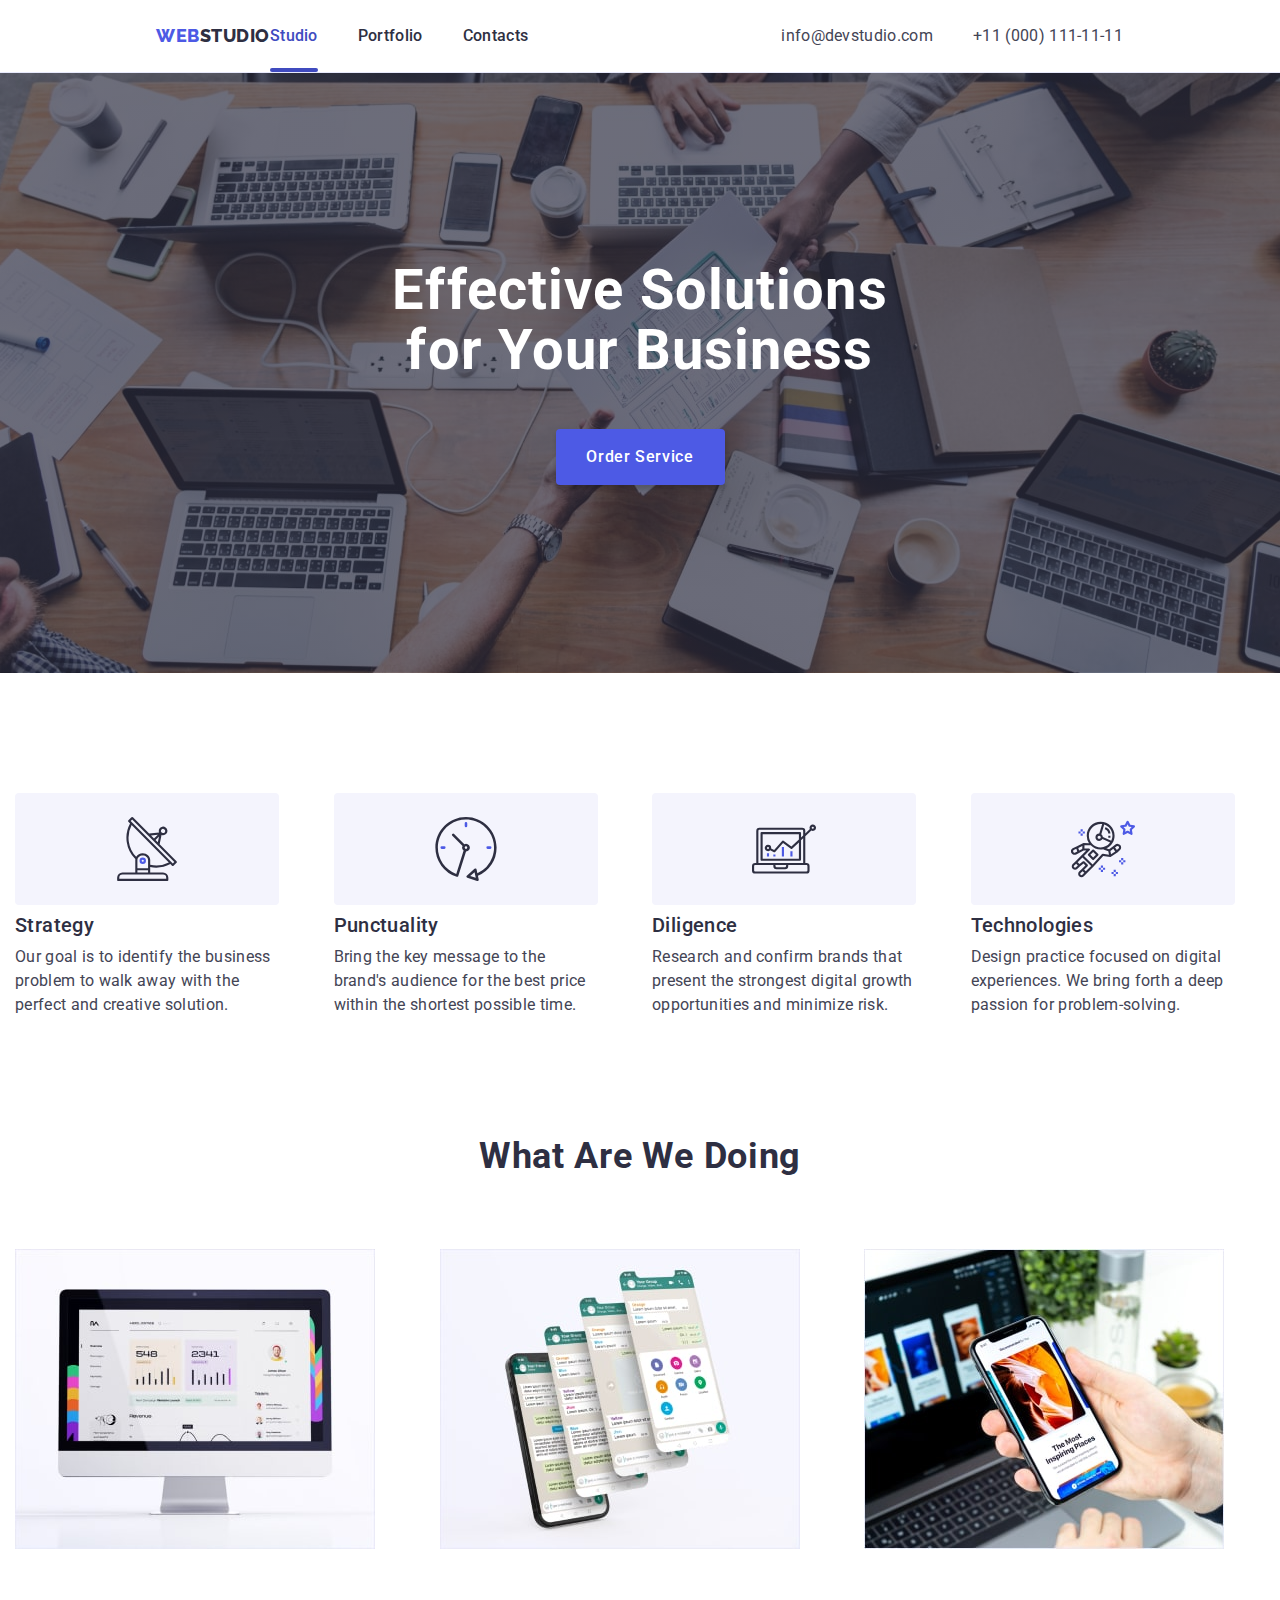
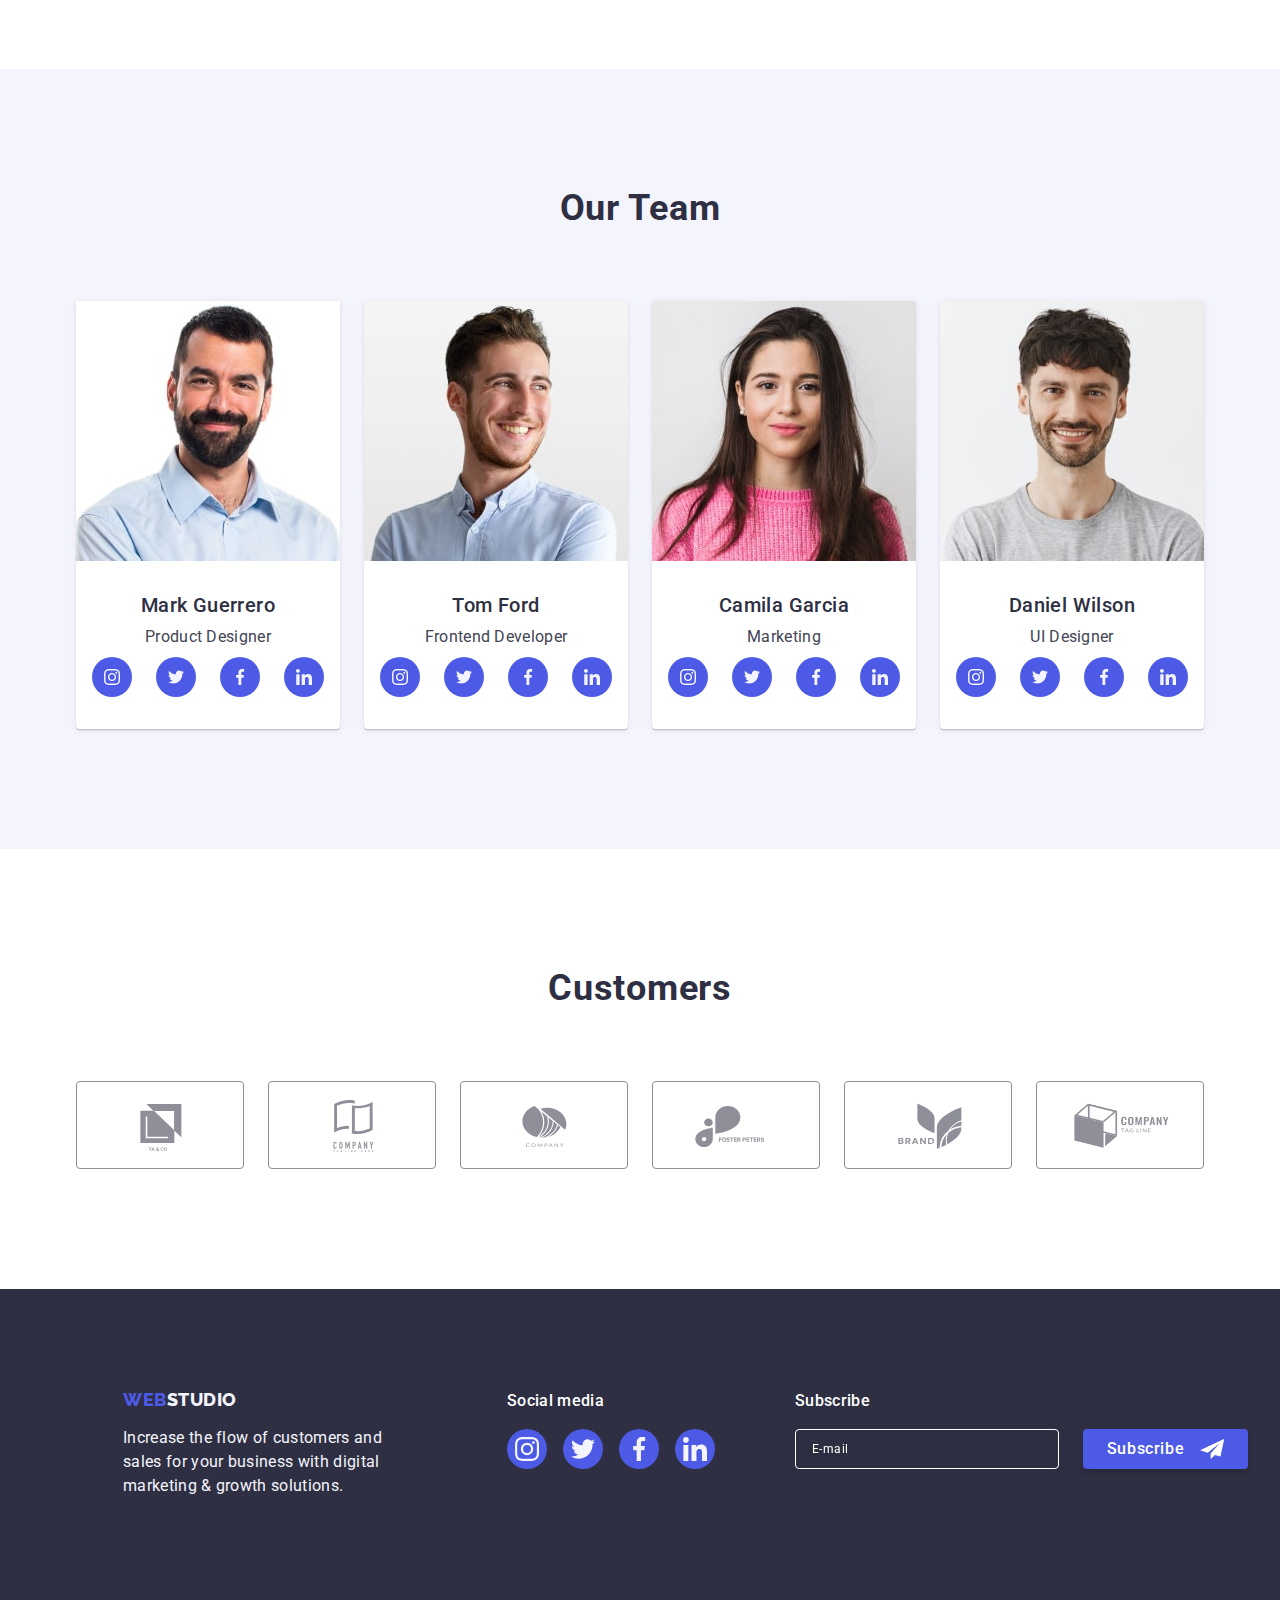
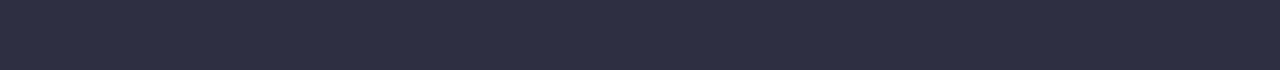
==== commit 506f4f3b: "3" ====
--- a/index.html
+++ b/index.html
@@ -18,7 +18,7 @@
     <link rel="stylesheet" href="./css/media.css" />
   </head>
   <body>
-    <!-- <header class="header">
+    <header class="header">
       <div class="container header-container">
         <nav class="header-navigation">
           <a class="logo link" href="./index.html">
@@ -56,8 +56,103 @@
             </li>
           </ul>
         </address>
+        <button class="header-menu-open" type="button" data-menu-open>
+          <svg class="header-menu-icon" width="32" height="22">
+            <use href="./images/icons.svg#icon-open"></use>
+          </svg>
+        </button>
       </div>
-    </header> -->
+      <div class="mob is-hidden" data-menu>
+        <div>
+          <button class="mob-menu-btn" type="button" data-menu-close>
+            <svg class="mob-menu-icon" width="8" height="8">
+              <use href="./images/icons.svg#icon-close"></use>
+            </svg>
+          </button>
+          <ul class="mob-menu-list list">
+            <li class="mob-menu-item">
+              <a class="mob-menu-link link" href="./index.html">Studio</a>
+            </li>
+            <li class="mob-menu-item">
+              <a class="mob-menu-link link" href="./portfolio.html"
+                >Portfolio</a
+              >
+            </li>
+            <li class="mob-menu-item">
+              <a class="mob-menu-link link" href="">Contacts</a>
+            </li>
+          </ul>
+        </div>
+        <div>
+          <address class="mob-address">
+            <ul class="mob-address list">
+              <li class="mob-address-item">
+                <a
+                  class="mob-address-link link"
+                  href="mailto:info@devstudio.com"
+                  >info@devstudio.com</a
+                >
+              </li>
+              <li class="mob-address-item">
+                <a class="mob-address-link link" href="tel:+110001111111"
+                  >+11 (000) 111-11-11</a
+                >
+              </li>
+            </ul>
+          </address>
+          <ul class="mob-sosial-list list">
+            <li class="mob-sosial-item">
+              <a
+                class="mob-sosial-link link"
+                href=""
+                target="_blank"
+                rel="noopener noreferrer"
+              >
+                <svg class="mob-sosial-icon" width="24" height="24">
+                  <use href="./images/icons.svg#icon-instagram"></use>
+                </svg>
+              </a>
+            </li>
+            <li class="mob-sosial-item">
+              <a
+                class="mob-sosial-link link"
+                href=""
+                target="_blank"
+                rel="noopener noreferrer"
+              >
+                <svg class="mob-sosial-icon" width="24" height="24">
+                  <use href="./images/icons.svg#icon-twitter"></use>
+                </svg>
+              </a>
+            </li>
+            <li class="mob-sosial-item">
+              <a
+                class="mob-sosial-link link"
+                href=""
+                target="_blank"
+                rel="noopener noreferrer"
+              >
+                <svg class="mob-sosial-icon" width="24" height="24">
+                  <use href="./images/icons.svg#icon-facebook"></use>
+                </svg>
+              </a>
+            </li>
+            <li class="mob-sosial-item">
+              <a
+                class="mob-sosial-link link"
+                href=""
+                target="_blank"
+                rel="noopener noreferrer"
+              >
+                <svg class="mob-sosial-icon" width="24" height="24">
+                  <use href="./images/icons.svg#icon-linkedin"></use>
+                </svg>
+              </a>
+            </li>
+          </ul>
+        </div>
+      </div>
+    </header>
     <main>
       <section class="hero">
         <div class="container">
@@ -128,6 +223,10 @@
           <ul class="our-work-list list">
             <li class="our-work-item">
               <img
+                srcset="
+                  ./images/section2/img1.jpg   1x,
+                  /images/section2/img1-2x.jpg 2x
+                "
                 class="our-work-img"
                 src="./images/section2/img1.jpg"
                 alt="screen"
@@ -136,6 +235,10 @@
             </li>
             <li class="our-work-item">
               <img
+                srcset="
+                  ./images/section2/img2.jpg   1x,
+                  /images/section2/img2-2x.jpg 2x
+                "
                 class="our-work-img"
                 src="./images/section2/img2.jpg"
                 alt="phone screen"
@@ -144,6 +247,10 @@
             </li>
             <li class="our-work-item">
               <img
+                srcset="
+                  ./images/section2/img3.jpg   1x,
+                  /images/section2/img3-2x.jpg 2x
+                "
                 class="our-work-img"
                 src="./images/section2/img3.jpg"
                 alt="phone in hands"
@@ -159,6 +266,10 @@
           <ul class="ourteam-list list">
             <li class="ourteam-item">
               <img
+                srcset="
+                  ./images/section3/img1.jpg   1x,
+                  /images/section3/img1-2x.jpg 2x
+                "
                 class="ourteam-item-img"
                 src="./images/section3/img1.jpg"
                 alt="Mark Guerrero"
@@ -221,6 +332,10 @@
             </li>
             <li class="ourteam-item">
               <img
+                srcset="
+                  ./images/section3/img2.jpg   1x,
+                  /images/section3/img2-2x.jpg 2x
+                "
                 class="ourteam-item-img"
                 src="./images/section3/img2.jpg"
                 alt="Tom Ford"
@@ -283,6 +398,10 @@
             </li>
             <li class="ourteam-item">
               <img
+                srcset="
+                  ./images/section3/img3.jpg   1x,
+                  /images/section3/img3-2x.jpg 2x
+                "
                 class="ourteam-item-img"
                 src="./images/section3/img3.jpg"
                 alt="Camila Garcia"
@@ -345,6 +464,10 @@
             </li>
             <li class="ourteam-item">
               <img
+                srcset="
+                  ./images/section3/img4.jpg   1x,
+                  /images/section3/img4-2x.jpg 2x
+                "
                 class="ourteam-item-img"
                 src="./images/section3/img4.jpg"
                 alt="Daniel Wilson"
@@ -488,7 +611,7 @@
         </div>
       </section>
     </main>
-    <!-- <footer class="footer">
+    <footer class="footer">
       <div class="container footer-box">
         <div class="footer-logo-box">
           <a class="logo link logofooter" href="./index.html">
@@ -571,7 +694,7 @@
           </form>
         </div>
       </div>
-    </footer> -->
+    </footer>
     <div class="backgrop is-hidden" data-modal>
       <div class="modal">
         <button class="modal-close-btn" type="button" data-modal-close>
@@ -656,5 +779,6 @@
       </div>
     </div>
     <script src="./js/modal.js"></script>
+    <script src="./js/mobile-menu.js"></script>
   </body>
 </html>
--- a/css/styles.css
+++ b/css/styles.css
@@ -87,14 +87,12 @@
 
 .header-container {
   display: flex;
-  align-items: center;
+  margin-left: 16px;
 }
 
 .header-navigation {
   display: flex;
-  height: 24px;
-  align-items: center;
-  margin-right: auto;
+  height: 21px;
 }
 
 .logo {
@@ -109,73 +107,145 @@
 }
 
 .header-list {
-  display: flex;
-  align-items: flex-start;
+  display: none;
+}
+
+.header-address {
+  display: none;
+}
+
+.logo-navy {
+  color: #2e2f42;
+}
+
+.logo-nav {
+  color: #f4f4fd;
+}
+
+.header-menu-open {
+  position: absolute;
+  display: flex;
+  align-items: center;
+  justify-content: center;
+  top: 24px;
+  right: 24px;
+  border: none;
+  background-color: transparent;
+}
+
+/* -----------------HEADER-MENU------------------- */
+.mob {
+  position: fixed;
+  top: 0;
+  background-color: #ffffff;
+  z-index: 20;
+  width: 100vw;
+  height: 100vh;
+  padding: 80px 35px 40px 40px;
+  display: flex;
+  flex-direction: column;
+  justify-content: space-between;
+}
+.mob-menu-btn {
+  position: absolute;
+  display: flex;
+  align-items: center;
+  justify-content: center;
+  top: 24px;
+  right: 24px;
+  width: 24px;
+  height: 24px;
+  background-color: #e7e9fc;
+  border-radius: 50%;
+  stroke-width: 1px;
+  border: 1px solid rgba(0, 0, 0, 0.1);
+  padding: 0;
+  cursor: pointer;
+  transition: background-color 250ms cubic-bezier(0.4, 0, 0.2, 1),
+    border 250ms cubic-bezier(0.4, 0, 0.2, 1);
+}
+.mob-menu-icon {
+}
+.mob-menu-list {
+  display: flex;
+  flex-direction: column;
   gap: 40px;
 }
 
-.header-address {
-  display: flex;
+.mob-menu-item {
+}
+.mob-menu-link {
+  color: var(--navyblue, #2e2f42);
+  font-size: 36px;
+  font-weight: 700;
+  line-height: 1.11;
+  letter-spacing: 0.02em;
+  padding: 26px 0;
+  transition: color 250ms cubic-bezier(0.4, 0, 0.2, 1);
+}
+
+.mob-menu-link:hover,
+.mob-menu-link:focus {
+  color: var(--color-ocean);
+}
+
+.mob-address {
+  display: flex;
+  flex-direction: column;
   gap: 40px;
   font-style: normal;
-}
-
-.logo-navy {
-  color: #2e2f42;
-}
-
-.logo-nav {
-  color: #f4f4fd;
-}
-
-.header-menu-link {
-  color: var(--navyblue, #2e2f42);
-  font-size: 16px;
-  font-weight: 500;
-  line-height: 1.5;
-  letter-spacing: 0.02em;
-  padding: 26px 0;
-  transition: color 250ms cubic-bezier(0.4, 0, 0.2, 1);
-}
-
-.studio {
-  position: relative;
-  color: #404bbf;
-}
-
-.studio::after {
-  position: absolute;
-  left: 0;
-  content: "";
-  width: 100%;
-  height: 4px;
-  background-color: #404bbf;
-  border-radius: 2px;
-  bottom: -1px;
-}
-
-.header-address-item {
+  margin-bottom: 24px;
+}
+
+.mob-address-item {
   flex: shrink 0;
   min-width: 151px;
 }
-
-.header-menu-link:hover,
-.header-menu-link:focus {
-  color: var(--color-ocean);
-}
-
-.header-address-link {
+.mob-address-link {
   color: var(--slate, #434455);
-  font-size: 16px;
-  font-weight: 400;
-  line-height: 1.5;
+  font-size: 20px;
+  font-weight: 500;
+  line-height: 1.2;
   letter-spacing: 0.02em;
   transition: color 250ms cubic-bezier(0.4, 0, 0.2, 1);
 }
 
-.header-address-link:hover,
-.header-address-link:focus {
-  color: var(--color-ocean);
+.mob-address-link:hover,
+.mob-address-link:focus {
+  color: #4d5ae5;
+  font-size: 36px;
+  font-weight: 700;
+  line-height: 1.11;
+  letter-spacing: 0.02em;
+}
+
+.mob-sosial-list {
+  display: flex;
+  justify-content: center;
+  align-items: center;
+  gap: 56px;
+}
+.mob-sosial-item {
+  width: 40px;
+  height: 40px;
+}
+.mob-sosial-link {
+  width: 100%;
+  height: 100%;
+  background-color: #4d5ae5;
+  border-radius: 50%;
+  display: flex;
+  justify-content: center;
+  align-items: center;
+  transition: background-color 250ms cubic-bezier(0.4, 0, 0.2, 1);
+}
+.mob-sosial-icon {
+  fill: #f4f4fd;
+}
+
+.mob-sosial-link:hover,
+.mob-sosial-link:focus {
+  background-color: #404bbf;
 }
 
 /* ----------------HERO------------------- */
@@ -201,7 +271,7 @@
         rgba(46, 47, 66, 0.7),
         rgba(46, 47, 66, 0.7)
       ),
-      url(../images/section1/people-officemob.jpg);
+      url(../images/section1/people-officemob-x2.jpg);
   }
 }
 
@@ -216,6 +286,7 @@
   margin: 0 auto;
   margin-bottom: 72px;
 }
+
 .hero-btn {
   background-color: #4d5ae5;
   color: var(--color-white);
@@ -416,38 +487,45 @@
 }
 
 /* ----------------FOOTER------------------- */
+
+.logo {
+  margin-right: 0;
+}
+
 .footer {
   background-color: #2e2f42;
   color: var(--color-cloud);
   font-size: 16px;
-  font-weight: 400;
-  line-height: 1.5;
-  letter-spacing: 0.02em;
-  padding: 100px 0;
+  line-height: 1.5;
+  letter-spacing: 0.02em;
+  padding: 96px 0;
+}
+
+.logofooter {
+  margin-bottom: 17px;
+}
+
+.footer-text {
+  max-width: 268px;
+}
+
+.footer-box {
+  display: flex;
+  flex-direction: column;
 }
 
 .footer-logo-box {
-  margin-right: 120px;
-}
-
-.logofooter {
-  display: flex;
-  flex-wrap: wrap;
+  display: flex;
+  flex-direction: column;
   padding-bottom: 0px;
   align-items: center;
-  margin-bottom: 16px;
-}
-
-.footer-text {
-  max-width: 264px;
-}
-.footer-box {
-  display: flex;
-  align-items: baseline;
+  justify-content: center;
+  margin-bottom: 72px;
 }
 
 .footer-social-text {
   color: var(--white, #fff);
+  text-align: center;
   font-size: 16px;
   font-weight: 500;
   line-height: 1.5;
@@ -472,6 +550,7 @@
   border-radius: 50%;
   background-color: #4d5ae5;
   transition: background-color 250ms cubic-bezier(0.4, 0, 0.2, 1);
+  margin-bottom: 72px;
 }
 
 .footer-social-box {
@@ -488,13 +567,9 @@
   fill: #f4f4fd;
 }
 
-.footer-form-box {
-  display: flex;
-  flex-direction: column;
-}
-
 .footer-form-text {
   color: var(--white, #fff);
+  text-align: center;
   font-size: 16px;
   font-weight: 500;
   line-height: 1.5;
@@ -502,13 +577,15 @@
   margin-bottom: 16px;
 }
 .footer-form-box {
-  margin-left: 80px;
-  display: flex;
-  justify-content: center;
+  display: flex;
+  flex-direction: column;
+  justify-content: center;
+  align-items: center;
 }
 .footer-form {
   display: flex;
   justify-content: center;
+  flex-direction: column;
   align-items: center;
   gap: 24px;
 }
@@ -519,12 +596,12 @@
   line-height: 1.5;
   letter-spacing: 0.04em;
   filter: drop-shadow(0px 4px 4px rgba(0, 0, 0, 0.15));
-  width: 264px;
+  width: 398px;
   height: 40px;
-  padding-left: 16px;
   background-color: transparent;
   border-radius: 4px;
   border: 1px solid #ffffff;
+  padding: 8px 16px;
 }
 
 .footer-form-input::placeholder {
@@ -558,6 +635,8 @@
   margin-left: 16px;
   fill: #ffffff;
 }
+
+/* ----------------PORTFOLIO-HEADER------------------- */
 
 /* ----------------PORTFOLIO------------------- */
 
--- a/css/media.css
+++ b/css/media.css
@@ -11,14 +11,114 @@
     max-width: 738px;
   }
 
+  /* -----------------HEADER------------------- */
+
+  .header {
+    padding-top: 12px;
+    padding-bottom: 12px;
+    display: flex;
+    align-items: center;
+    justify-content: center;
+    border-bottom: 1px solid #e7e9fc;
+    box-shadow: 0px 2px 1px rgba(46, 47, 66, 0.08),
+      0px 1px 1px rgba(46, 47, 66, 0.16), 0px 1px 6px rgba(46, 47, 66, 0.08);
+  }
+
+  .header-container {
+    display: flex;
+    align-items: center;
+    justify-content: space-between;
+    margin-left: 0;
+    max-width: 1150px;
+  }
+
+  .header-navigation {
+    display: flex;
+    align-items: center;
+  }
+
+  .header-list {
+    display: flex;
+    align-items: flex-start;
+    gap: 40px;
+  }
+
+  .header-address {
+    display: flex;
+    flex-direction: column;
+    gap: 12px;
+    font-style: normal;
+  }
+
+  .header-menu-link {
+    color: var(--navyblue, #2e2f42);
+    font-size: 16px;
+    font-weight: 500;
+    line-height: 1.5;
+    letter-spacing: 0.02em;
+    padding: 27px 0;
+    transition: color 250ms cubic-bezier(0.4, 0, 0.2, 1);
+  }
+
+  .studio {
+    position: relative;
+    color: #404bbf;
+  }
+
+  .studio::after {
+    position: absolute;
+    left: 0;
+    content: "";
+    width: 100%;
+    height: 4px;
+    background-color: #404bbf;
+    border-radius: 2px;
+    bottom: -1px;
+  }
+
+  .header-menu-link:hover,
+  .header-menu-link:focus {
+    color: var(--color-ocean);
+  }
+
+  .header-address-link {
+    color: var(--slate, #434455);
+    font-size: 12px;
+    line-height: 1.17;
+    letter-spacing: 0.02em;
+    transition: color 250ms cubic-bezier(0.4, 0, 0.2, 1);
+  }
+
+  .header-address-link:hover,
+  .header-address-link:focus {
+    color: var(--color-ocean);
+  }
+
+  .header-menu-open {
+    display: none;
+  }
+
   /* ----------------HERO------------------- */
 
-.hero {
-  background-image: linear-gradient(
-      rgba(46, 47, 66, 0.7),
-      rgba(46, 47, 66, 0.7)
-    ),
-    url(../images/section1/people-officetab.jpg);
+  .hero {
+    background-image: linear-gradient(
+        rgba(46, 47, 66, 0.7),
+        rgba(46, 47, 66, 0.7)
+      ),
+      url(../images/section1/people-officetab.jpg);
+  }
+
+  @media (min-device-pixel-ratio: 2),
+    (min-resolution: 192dpi),
+    (min-resolution: 2dppx) {
+    .hero {
+      background-image: linear-gradient(
+          rgba(46, 47, 66, 0.7),
+          rgba(46, 47, 66, 0.7)
+        ),
+        url(../images/section1/people-officetab2x.jpg);
+    }
+  }
 
   .hero-title {
     font-size: 56px;
@@ -63,13 +163,105 @@
   .customers-list {
     gap: 72px 24px;
   }
+
+  /* ----------------FOOTER------------------- */
+
+  .logofooter {
+    display: flex;
+    flex-wrap: wrap;
+    padding-bottom: 0px;
+    margin-bottom: 16px;
+  }
+
+  .footer-text {
+    max-width: 264px;
+  }
+  .footer-box {
+    justify-content: start;
+    flex-direction: row;
+    flex-wrap: wrap;
+    align-items: baseline;
+    margin-left: 108px;
+  }
+
+  .footer-logo-box {
+    align-items: start;
+    margin-right: 24px;
+  }
+
+  .footer-social-text {
+    text-align: left;
+  }
+
+  .footer-form-box {
+    margin-left: 0;
+    align-items: start;
+  }
+  .footer-form {
+    flex-direction: row;
+  }
+
+  .footer-form-input {
+    width: 264px;
+    padding-left: 16px;
+    background-color: transparent;
+  }
+
+  .footer-form-input::placeholder {
+    color: #ffffff;
+    font-size: 12px;
+    line-height: 2;
+    letter-spacing: 0.04em;
+  }
 }
 
 /* -------------------------------DESKTOP---------------------------------- */
 
 @media screen and (min-width: 1158px) {
   .container {
-    max-width: 1158px;
+    max-width: 1440px;
+  }
+
+  /* -----------------HEADER------------------- */
+
+  .header {
+    padding-top: 24px;
+    padding-bottom: 24px;
+  }
+
+  .header-container {
+    justify-content: center;
+    max-width: 1440px;
+    padding: 0 156px;
+  }
+
+  .header-navigation {
+    height: 24px;
+    margin-right: auto;
+  }
+
+  .header-address {
+    flex-direction: row;
+    gap: 40px;
+  }
+
+  .header-menu-link {
+    padding: 26px 0;
+  }
+
+  .header-address-item {
+    flex: shrink 0;
+    min-width: 151px;
+  }
+
+  .header-menu-link:hover,
+  .header-menu-link:focus {
+    color: var(--color-ocean);
+  }
+
+  .header-address-link {
+    font-size: 16px;
+    line-height: 1.5;
   }
 
   /* ----------------HERO------------------- */
@@ -83,6 +275,18 @@
     max-width: 1440px;
   }
 
+  @media (min-device-pixel-ratio: 2),
+    (min-resolution: 192dpi),
+    (min-resolution: 2dppx) {
+    .hero {
+      background-image: linear-gradient(
+          rgba(46, 47, 66, 0.7),
+          rgba(46, 47, 66, 0.7)
+        ),
+        url(../images/section1/people-office-2x.jpg);
+    }
+  }
+
   .hero-title {
     margin-bottom: 48px;
   }
@@ -189,4 +393,35 @@
   .footer-logo-box {
     margin-right: 120px;
   }
+
+  .logofooter {
+    display: flex;
+    flex-wrap: wrap;
+    padding-bottom: 0px;
+    align-items: center;
+    margin-bottom: 16px;
+  }
+
+  .footer-text {
+    max-width: 264px;
+  }
+  .footer-box {
+    display: flex;
+    flex-direction: row;
+    align-items: baseline;
+  }
+
+  .footer-social-box {
+    display: flex;
+    flex-direction: column;
+  }
+
+  .footer-form-box {
+    margin-left: 80px;
+  }
+
+  .footer-form-input {
+    width: 264px;
+    padding-left: 16px;
+  }
 }
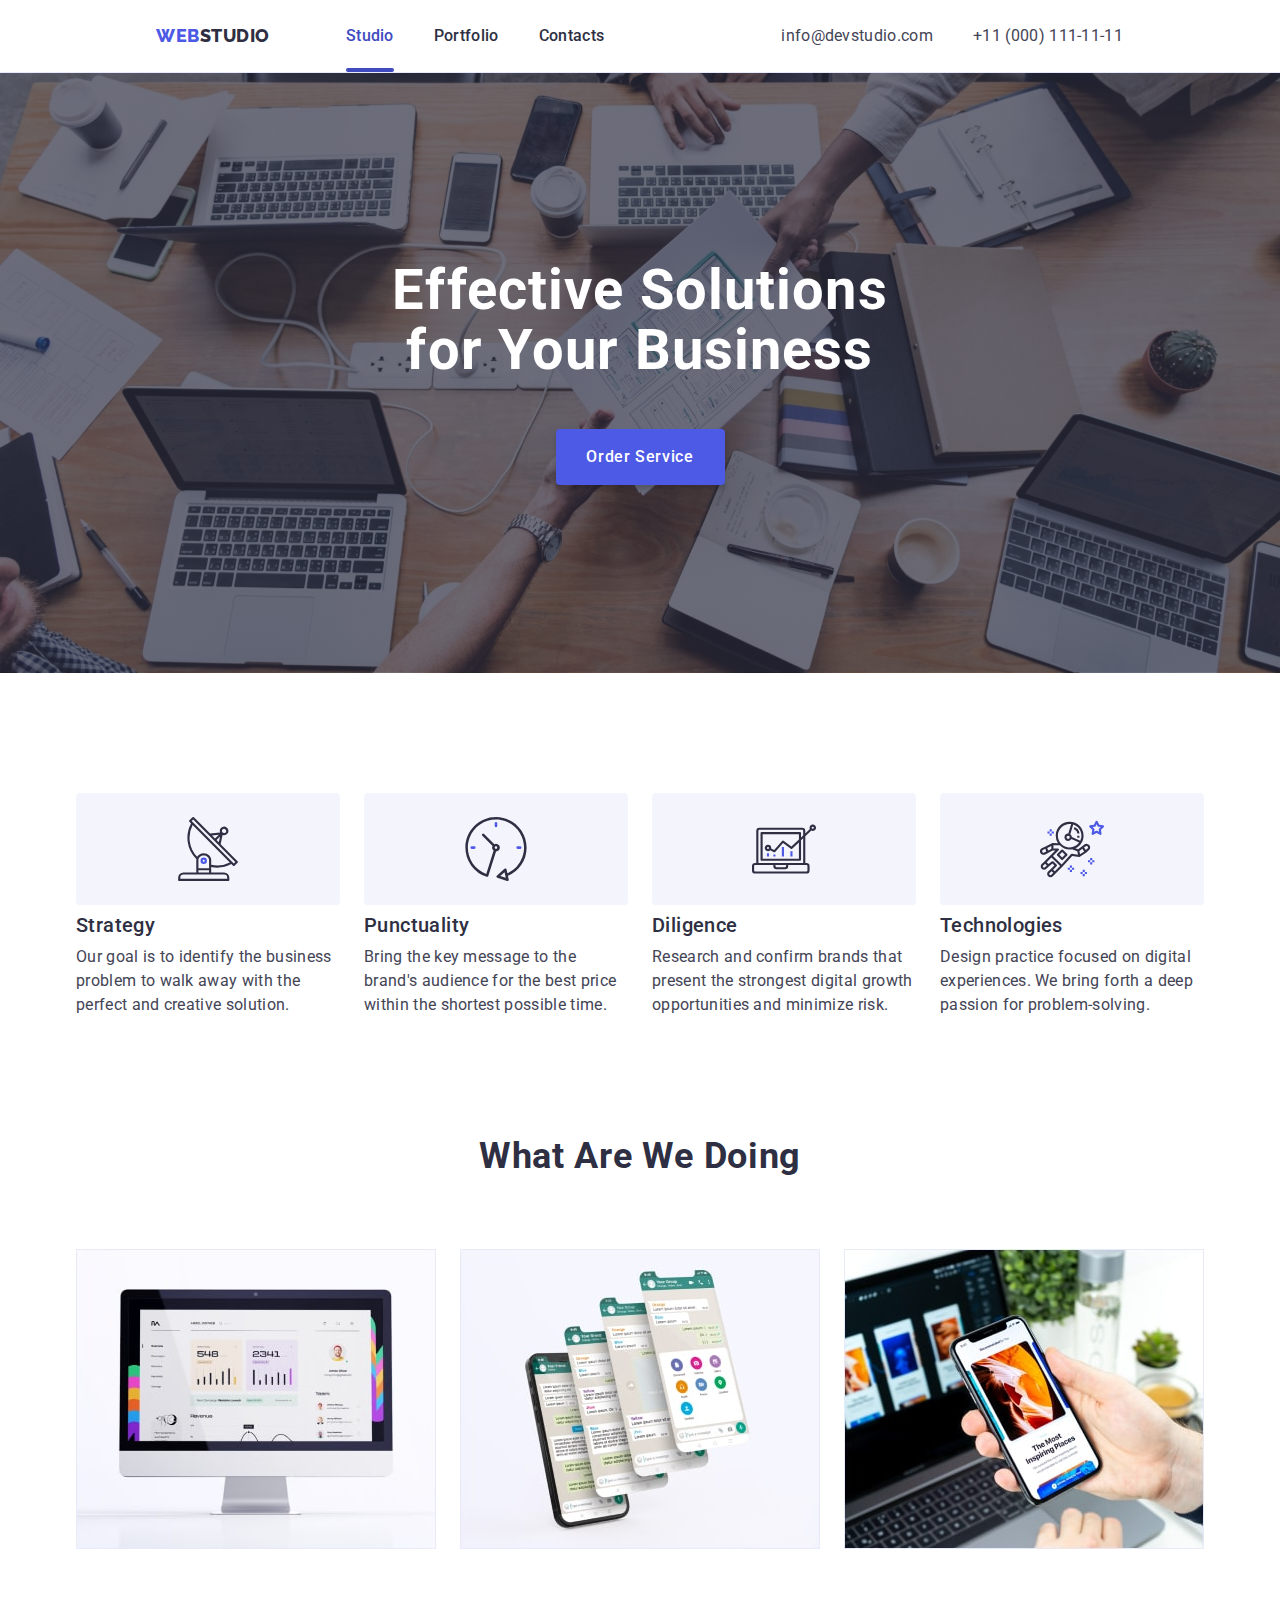
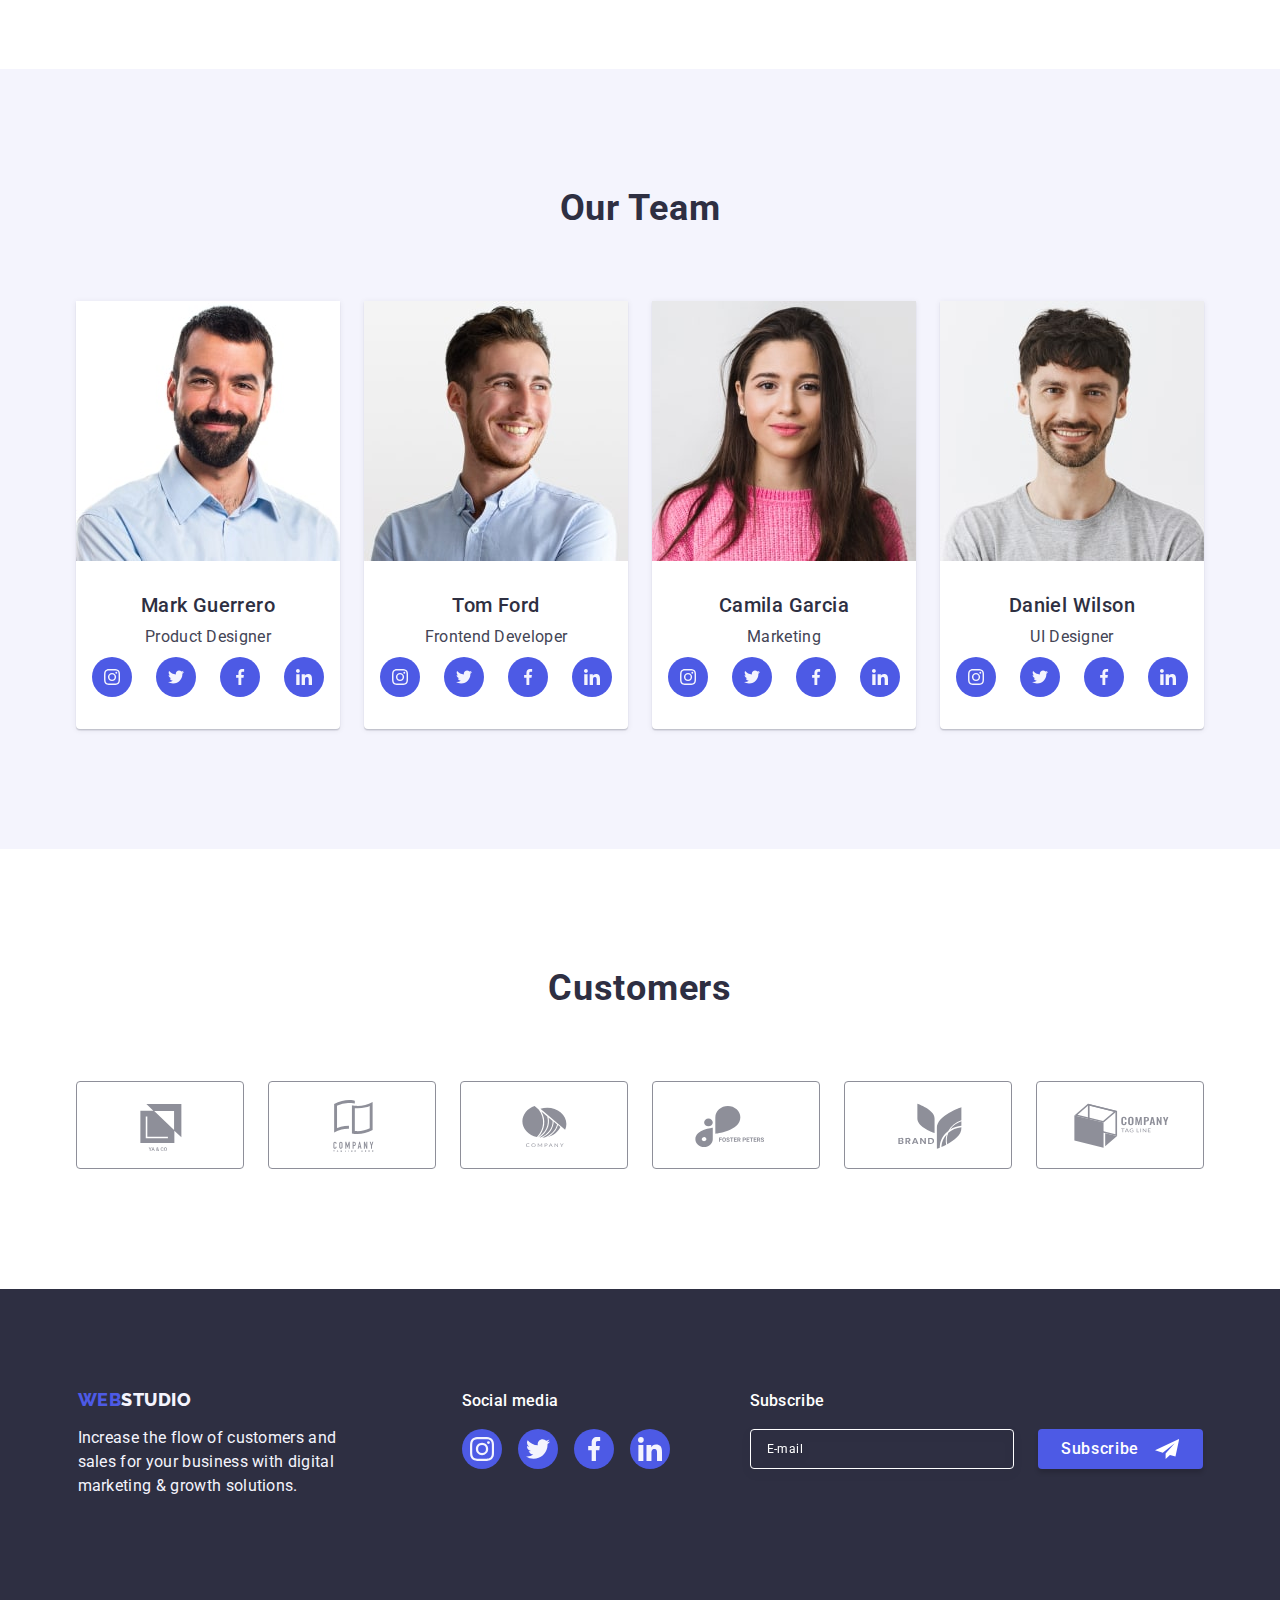
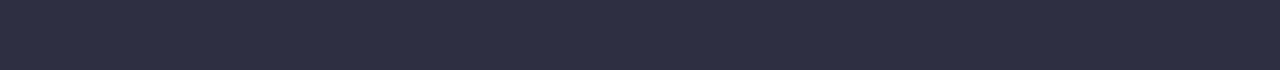
==== commit 0e161978: "3" ====
--- a/index.html
+++ b/index.html
@@ -71,7 +71,7 @@
           </button>
           <ul class="mob-menu-list list">
             <li class="mob-menu-item">
-              <a class="mob-menu-link link" href="./index.html">Studio</a>
+              <a class="mob-menu-link link blue" href="./index.html">Studio</a>
             </li>
             <li class="mob-menu-item">
               <a class="mob-menu-link link" href="./portfolio.html"
@@ -224,8 +224,8 @@
             <li class="our-work-item">
               <img
                 srcset="
-                  ./images/section2/img1.jpg   1x,
-                  /images/section2/img1-2x.jpg 2x
+                  ./images/section2/img1.jpg    1x,
+                  ./images/section2/img1-2x.jpg 2x
                 "
                 class="our-work-img"
                 src="./images/section2/img1.jpg"
@@ -236,8 +236,8 @@
             <li class="our-work-item">
               <img
                 srcset="
-                  ./images/section2/img2.jpg   1x,
-                  /images/section2/img2-2x.jpg 2x
+                  ./images/section2/img2.jpg    1x,
+                  ./images/section2/img2-2x.jpg 2x
                 "
                 class="our-work-img"
                 src="./images/section2/img2.jpg"
@@ -248,8 +248,8 @@
             <li class="our-work-item">
               <img
                 srcset="
-                  ./images/section2/img3.jpg   1x,
-                  /images/section2/img3-2x.jpg 2x
+                  ./images/section2/img3.jpg    1x,
+                  ./images/section2/img3-2x.jpg 2x
                 "
                 class="our-work-img"
                 src="./images/section2/img3.jpg"
@@ -267,8 +267,8 @@
             <li class="ourteam-item">
               <img
                 srcset="
-                  ./images/section3/img1.jpg   1x,
-                  /images/section3/img1-2x.jpg 2x
+                  ./images/section3/img1.jpg    1x,
+                  ./images/section3/img1-2x.jpg 2x
                 "
                 class="ourteam-item-img"
                 src="./images/section3/img1.jpg"
@@ -333,8 +333,8 @@
             <li class="ourteam-item">
               <img
                 srcset="
-                  ./images/section3/img2.jpg   1x,
-                  /images/section3/img2-2x.jpg 2x
+                  ./images/section3/img2.jpg    1x,
+                  ./images/section3/img2-2x.jpg 2x
                 "
                 class="ourteam-item-img"
                 src="./images/section3/img2.jpg"
@@ -399,8 +399,8 @@
             <li class="ourteam-item">
               <img
                 srcset="
-                  ./images/section3/img3.jpg   1x,
-                  /images/section3/img3-2x.jpg 2x
+                  ./images/section3/img3.jpg    1x,
+                  ./images/section3/img3-2x.jpg 2x
                 "
                 class="ourteam-item-img"
                 src="./images/section3/img3.jpg"
@@ -465,8 +465,8 @@
             <li class="ourteam-item">
               <img
                 srcset="
-                  ./images/section3/img4.jpg   1x,
-                  /images/section3/img4-2x.jpg 2x
+                  ./images/section3/img4.jpg    1x,
+                  ./images/section3/img4-2x.jpg 2x
                 "
                 class="ourteam-item-img"
                 src="./images/section3/img4.jpg"
--- a/css/styles.css
+++ b/css/styles.css
@@ -87,7 +87,6 @@
 
 .header-container {
   display: flex;
-  margin-left: 16px;
 }
 
 .header-navigation {
@@ -223,7 +222,7 @@
   display: flex;
   justify-content: center;
   align-items: center;
-  gap: 56px;
+  gap: 25px;
 }
 .mob-sosial-item {
   width: 40px;
@@ -246,6 +245,10 @@
 .mob-sosial-link:hover,
 .mob-sosial-link:focus {
   background-color: #404bbf;
+}
+
+.blue {
+  color: #404bbf;
 }
 
 /* ----------------HERO------------------- */
@@ -321,7 +324,6 @@
   display: flex;
   flex-wrap: wrap;
   gap: 72px;
-  flex: shrink 0;
 }
 
 .sectionone-subtitele {
@@ -576,19 +578,6 @@
   letter-spacing: 0.02em;
   margin-bottom: 16px;
 }
-.footer-form-box {
-  display: flex;
-  flex-direction: column;
-  justify-content: center;
-  align-items: center;
-}
-.footer-form {
-  display: flex;
-  justify-content: center;
-  flex-direction: column;
-  align-items: center;
-  gap: 24px;
-}
 
 .footer-form-input {
   color: #ffffff;
@@ -596,12 +585,13 @@
   line-height: 1.5;
   letter-spacing: 0.04em;
   filter: drop-shadow(0px 4px 4px rgba(0, 0, 0, 0.15));
-  width: 398px;
+  width: 100%;
   height: 40px;
   background-color: transparent;
   border-radius: 4px;
   border: 1px solid #ffffff;
   padding: 8px 16px;
+  margin-bottom: 24px;
 }
 
 .footer-form-input::placeholder {
@@ -621,6 +611,7 @@
   font-size: 16px;
   font-weight: 500;
   line-height: 1.5;
+  margin: 0 auto;
   letter-spacing: 0.04em;
   cursor: pointer;
   min-width: 165px;
@@ -807,12 +798,15 @@
     visibility 250ms cubic-bezier(0.4, 0, 0.2, 1);
 }
 .modal {
+  width: 95%;
+  max-width: 392px;
+  height: 95%;
+  max-height: 584px;
+  overflow: scroll;
   position: absolute;
   top: 50%;
   left: 50%;
   transform: translate(-50%, -50%) scale(1);
-  width: 408px;
-  min-height: 584px;
   border-radius: 4px;
   background: #fcfcfc;
   box-shadow: 0px 1px 1px rgba(0, 0, 0, 0.14), 0px 1px 3px rgba(0, 0, 0, 0.12),
--- a/css/media.css
+++ b/css/media.css
@@ -2,16 +2,24 @@
   .container {
     max-width: 426px;
   }
+
+  .mob-sosial-list {
+    gap: 56px;
+  }
 }
 
 /* -------------------------------TABLET---------------------------------- */
 
 @media screen and (min-width: 768px) {
   .container {
-    max-width: 738px;
+    max-width: 768px;
   }
 
   /* -----------------HEADER------------------- */
+
+  .logo {
+    margin-right: 120px;
+  }
 
   .header {
     padding-top: 12px;
@@ -56,7 +64,7 @@
     font-weight: 500;
     line-height: 1.5;
     letter-spacing: 0.02em;
-    padding: 27px 0;
+    padding: 26.5px 0;
     transition: color 250ms cubic-bezier(0.4, 0, 0.2, 1);
   }
 
@@ -135,8 +143,8 @@
   }
 
   .sectionone-item {
-    width: calc((100% - 24px) / 2);
-  }
+  }
+
   .sectionone-subtitele {
     text-align: start;
   }
@@ -181,7 +189,7 @@
     flex-direction: row;
     flex-wrap: wrap;
     align-items: baseline;
-    margin-left: 108px;
+    /* margin-left: 108px; */
   }
 
   .footer-logo-box {
@@ -194,11 +202,16 @@
   }
 
   .footer-form-box {
+    display: flex;
+    flex-direction: column;
+    justify-content: center;
+    align-items: center;
     margin-left: 0;
     align-items: start;
   }
   .footer-form {
-    flex-direction: row;
+    display: flex;
+    gap: 24px;
   }
 
   .footer-form-input {
@@ -223,6 +236,10 @@
   }
 
   /* -----------------HEADER------------------- */
+
+  .logo {
+    margin-right: 76px;
+  }
 
   .header {
     padding-top: 24px;
@@ -299,11 +316,9 @@
 
   .sectionone-list {
     gap: 24px;
-  }
-
-  .sectionone-item {
-    width: calc((100% - 72px) / 4);
-  }
+    justify-content: center;
+  }
+
   .sectionone-subtitele {
     font-size: 20px;
     font-weight: 500;
@@ -339,11 +354,8 @@
   .our-work-list {
     display: flex;
     align-items: flex-start;
+    justify-content: center;
     gap: 24px;
-  }
-
-  .our-work-item {
-    width: calc((100% - 48px) / 3);
   }
 
   .our-work-title {
@@ -407,6 +419,7 @@
   }
   .footer-box {
     display: flex;
+    justify-content: center;
     flex-direction: row;
     align-items: baseline;
   }
